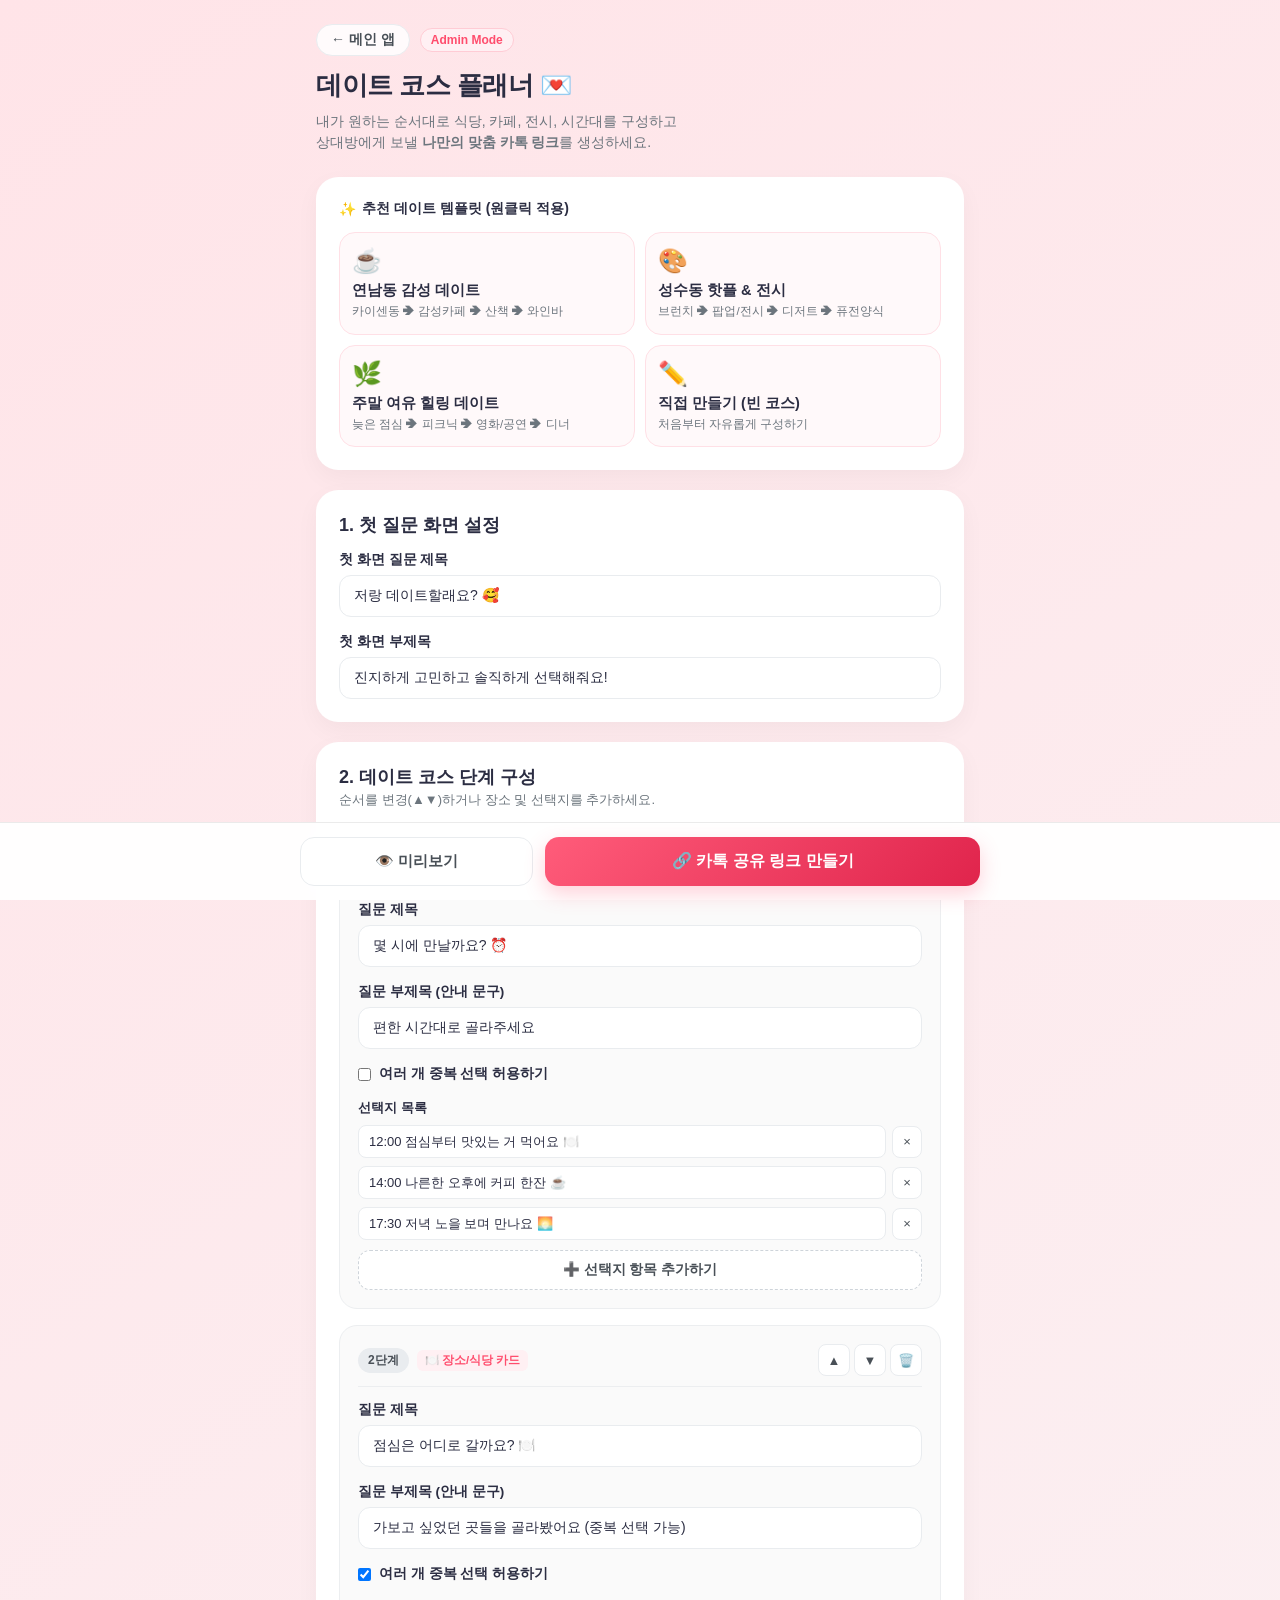
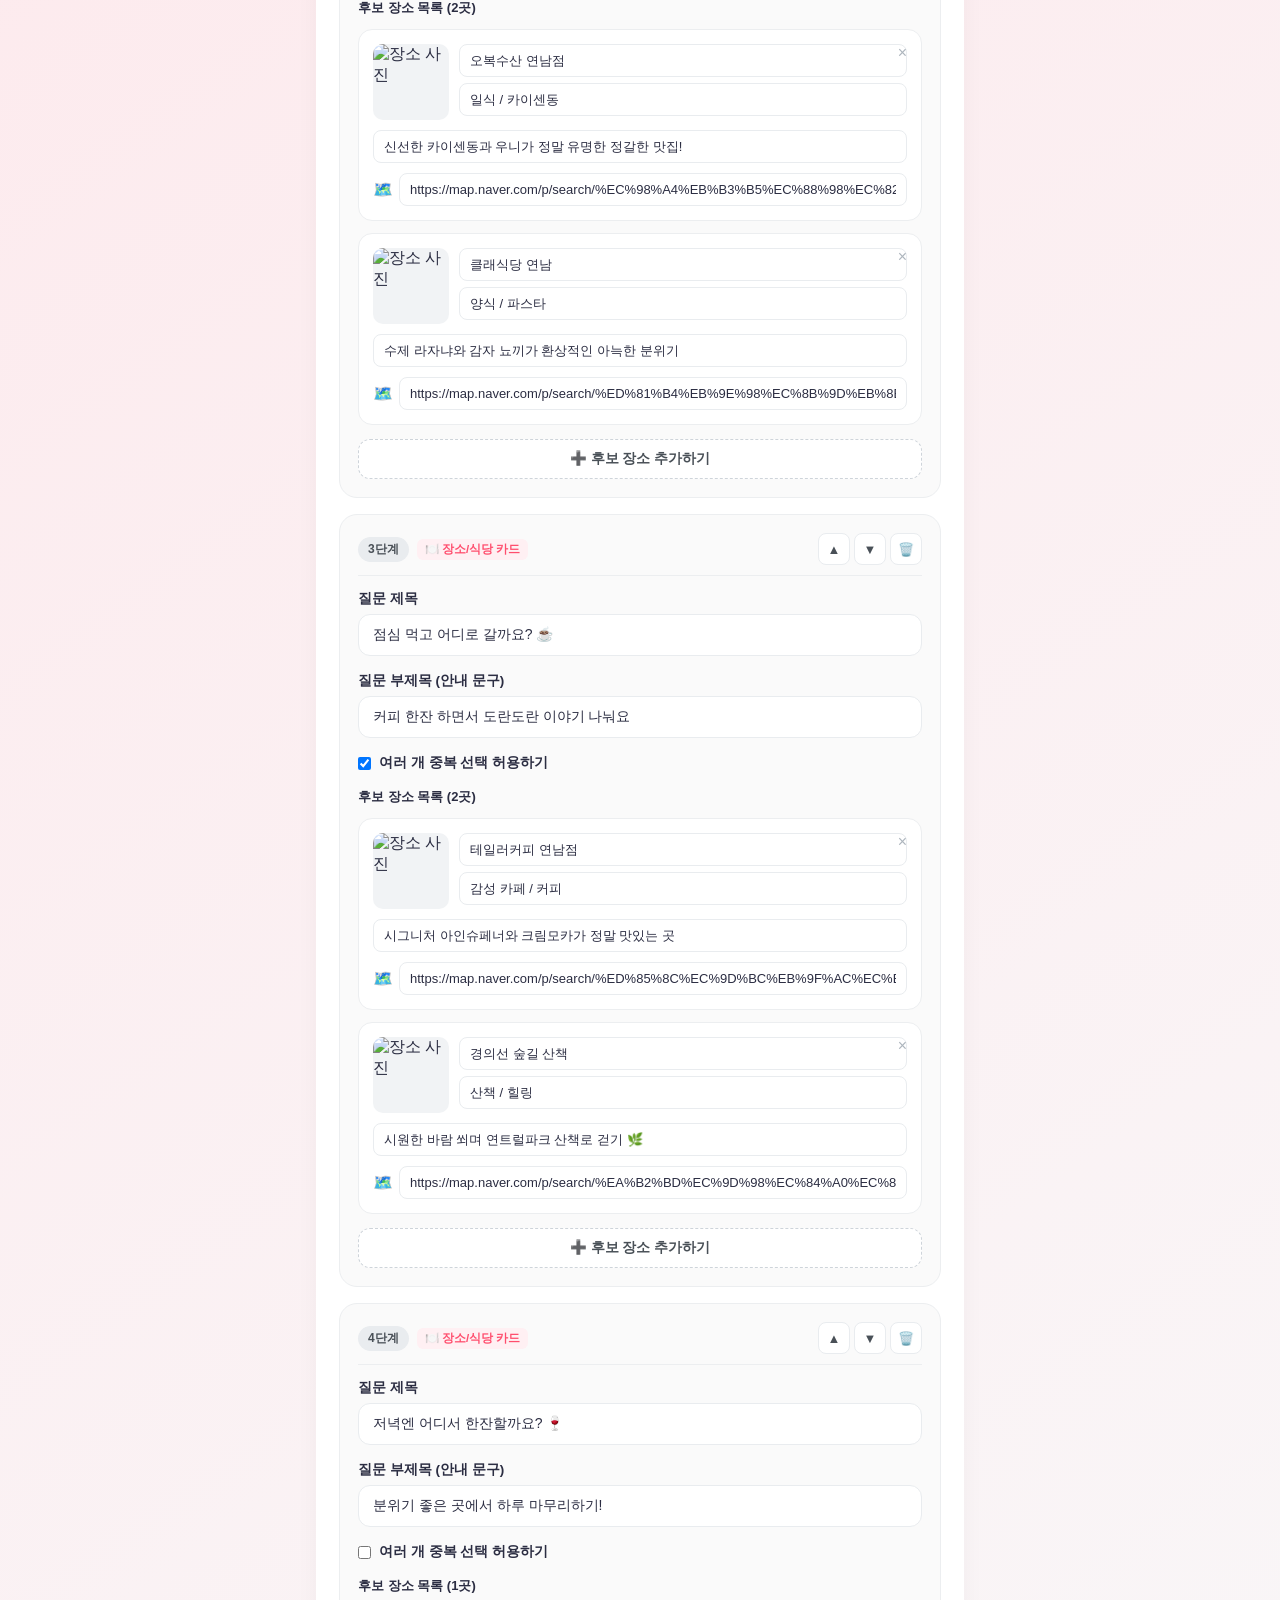
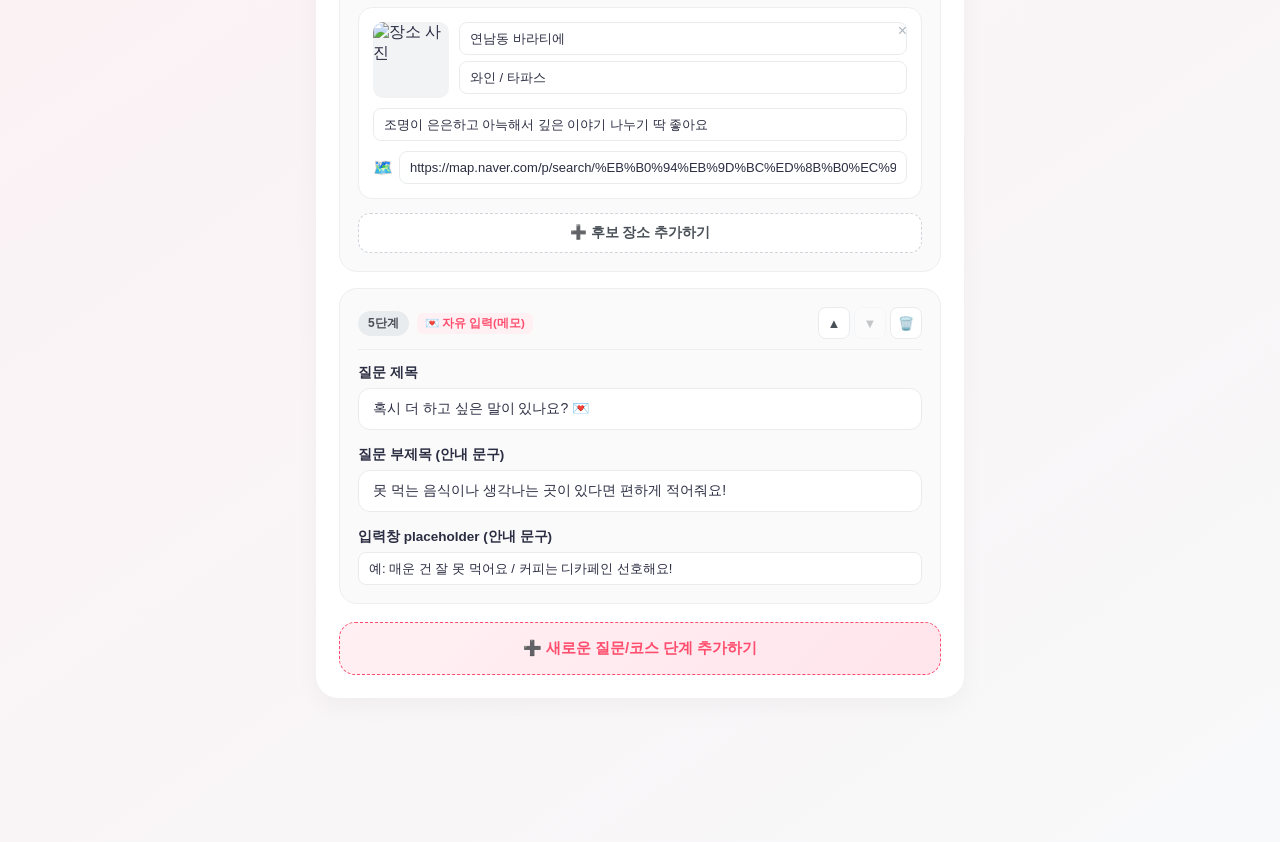
==== admin.html @ db816498 "feat: add operator admin page and dynamic custom date course planner" ====
<!DOCTYPE html>
<html lang="ko">
<head>
  <meta charset="UTF-8">
  <meta name="viewport" content="width=device-width, initial-scale=1.0, maximum-scale=1.0, user-scalable=no, viewport-fit=cover">
  <title>데이트 코스 플래너 관리자 💌</title>
  
  <meta name="theme-color" content="#FFE4E8">
  <link rel="stylesheet" href="admin.css">
</head>
<body>
  <div class="admin-wrapper">
    <!-- 상단 헤더 -->
    <header class="admin-header">
      <div class="header-left">
        <a href="index.html" class="btn-back">← 메인 앱</a>
        <span class="admin-badge">Admin Mode</span>
      </div>
      <h1 class="admin-title">데이트 코스 플래너 💌</h1>
      <p class="admin-sub">
        내가 원하는 순서대로 식당, 카페, 전시, 시간대를 구성하고<br>
        상대방에게 보낼 <strong>나만의 맞춤 카톡 링크</strong>를 생성하세요.
      </p>
    </header>

    <!-- 프리셋 빠른 템플릿 선택기 -->
    <section class="card preset-card">
      <div class="card-header-sm">
        <span class="icon">✨</span>
        <span class="label">추천 데이트 템플릿 (원클릭 적용)</span>
      </div>
      <div class="preset-buttons">
        <button type="button" class="btn-preset" data-preset="yeonnam">
          <span class="preset-icon">☕</span>
          <span class="preset-title">연남동 감성 데이트</span>
          <span class="preset-desc">카이센동 ➔ 감성카페 ➔ 산책 ➔ 와인바</span>
        </button>
        <button type="button" class="btn-preset" data-preset="seongsu">
          <span class="preset-icon">🎨</span>
          <span class="preset-title">성수동 핫플 & 전시</span>
          <span class="preset-desc">브런치 ➔ 팝업/전시 ➔ 디저트 ➔ 퓨전양식</span>
        </button>
        <button type="button" class="btn-preset" data-preset="weekend">
          <span class="preset-icon">🌿</span>
          <span class="preset-title">주말 여유 힐링 데이트</span>
          <span class="preset-desc">늦은 점심 ➔ 피크닉 ➔ 영화/공연 ➔ 디너</span>
        </button>
        <button type="button" class="btn-preset btn-preset-blank" data-preset="blank">
          <span class="preset-icon">✏️</span>
          <span class="preset-title">직접 만들기 (빈 코스)</span>
          <span class="preset-desc">처음부터 자유롭게 구성하기</span>
        </button>
      </div>
    </section>

    <!-- 기본 설정 (타이틀 & 인트로) -->
    <section class="card config-card">
      <h2 class="section-title">1. 첫 질문 화면 설정</h2>
      <div class="form-group">
        <label for="courseTitle">첫 화면 질문 제목</label>
        <input type="text" id="courseTitle" class="form-control" placeholder="저랑 데이트할래요? 🥰" value="저랑 데이트할래요? 🥰">
      </div>
      <div class="form-group">
        <label for="courseSubTitle">첫 화면 부제목</label>
        <input type="text" id="courseSubTitle" class="form-control" placeholder="진지하게 고민하고 솔직하게 선택해줘요!" value="진지하게 고민하고 솔직하게 선택해줘요! 🥰">
      </div>
    </section>

    <!-- 데이트 코스 단계 빌더 -->
    <section class="card builder-card">
      <div class="builder-header">
        <div>
          <h2 class="section-title" style="margin-bottom: 2px;">2. 데이트 코스 단계 구성</h2>
          <p class="section-desc">순서를 변경(▲▼)하거나 장소 및 선택지를 추가하세요.</p>
        </div>
      </div>

      <!-- 동적 단계 컨테이너 -->
      <div id="stepsContainer" class="steps-container">
        <!-- JS로 동적 생성 -->
      </div>

      <!-- 새 단계 추가 버튼 -->
      <div class="add-step-dropdown">
        <button type="button" class="btn-add-step" id="btnAddStepMenuToggle">
          <span>➕ 새로운 질문/코스 단계 추가하기</span>
        </button>
        <div class="add-step-menu hidden" id="addStepMenu">
          <button type="button" class="menu-item" data-add-type="time">
            <span class="item-icon">⏰</span>
            <div class="item-text">
              <strong>만나는 시간대 선택</strong>
              <small>점심부터 / 나른한 오후 / 퇴근 후 등</small>
            </div>
          </button>
          <button type="button" class="menu-item" data-add-type="places_lunch">
            <span class="item-icon">🍽️</span>
            <div class="item-text">
              <strong>점심 식당 후보 추천</strong>
              <small>식당명, 대표 메뉴, 네이버 지도 링크, 사진</small>
            </div>
          </button>
          <button type="button" class="menu-item" data-add-type="places_activity">
            <span class="item-icon">🎨</span>
            <div class="item-text">
              <strong>오후 데이트 / 놀거리 후보</strong>
              <small>전시, 팝업스토어, 영화, 산책 등</small>
            </div>
          </button>
          <button type="button" class="menu-item" data-add-type="places_dinner">
            <span class="item-icon">🍷</span>
            <div class="item-text">
              <strong>저녁 식당 / 와인바 후보</strong>
              <small>분위기 좋은 저녁 후보 추천</small>
            </div>
          </button>
          <button type="button" class="menu-item" data-add-type="text_note">
            <span class="item-icon">💌</span>
            <div class="item-text">
              <strong>자유 메모 / 못 먹는 음식 질문</strong>
              <small>상대방이 직접 텍스트로 적는 항목</small>
            </div>
          </button>
        </div>
      </div>
    </section>

    <!-- 하단 고정 액션 바 -->
    <div class="admin-sticky-bar">
      <div class="sticky-inner">
        <button type="button" id="btnPreview" class="btn-action-outline">
          <span>👁️ 미리보기</span>
        </button>
        <button type="button" id="btnGenerateLink" class="btn-action-primary">
          <span>🔗 카톡 공유 링크 만들기</span>
        </button>
      </div>
    </div>

  </div>

  <!-- 링크 생성 완료 모달 -->
  <div id="shareModal" class="modal-overlay hidden">
    <div class="modal-content">
      <button type="button" class="modal-close" id="btnCloseModal">×</button>
      <div class="modal-badge">링크 생성 완료! 🎉</div>
      <h3 class="modal-title">상대방에게 보낼 카톡 링크</h3>
      <p class="modal-desc">아래 링크를 복사하여 카카오톡 대화방에 붙여넣기하세요!</p>
      
      <div class="link-box">
        <input type="text" id="generatedUrl" class="link-input" readonly>
        <button type="button" id="btnCopyUrl" class="btn-copy">복사하기 📋</button>
      </div>

      <div class="modal-actions">
        <a id="btnTestInNewTab" href="#" target="_blank" class="btn-test">
          <span>🚀 생성된 링크로 직접 테스트해보기</span>
        </a>
      </div>
      <p class="modal-tip">💡 카톡 대화방에 붙여넣으면 예쁜 썸네일 카드로 전송됩니다.</p>
    </div>
  </div>

  <!-- 이미지 프리셋 선택 모달 -->
  <div id="imagePresetModal" class="modal-overlay hidden">
    <div class="modal-content image-modal">
      <button type="button" class="modal-close" id="btnCloseImageModal">×</button>
      <h3 class="modal-title">감성 사진 프리셋 선택 📸</h3>
      <p class="modal-desc">음식 또는 데이트 장소에 어울리는 고화질 사진을 골라보세요.</p>
      <div class="image-grid" id="imagePresetGrid">
        <!-- JS로 채워짐 -->
      </div>
    </div>
  </div>

  <!-- 토스트 알림 -->
  <div id="adminToast" class="toast hidden"></div>

  <!-- LZString 라이브러리 (URL 압축용) -->
  <script src="https://cdn.jsdelivr.net/npm/lz-string@1.5.0/libs/lz-string.min.js"></script>
  <script src="admin.js"></script>
</body>
</html>
---- admin.css ----
/* ==========================================================================
   Asking Date - Admin / Operator Dashboard Stylesheet
   ========================================================================== */

:root {
  --primary: #FF4D6D;
  --primary-hover: #E03355;
  --primary-light: #FFF0F3;
  --primary-glow: rgba(255, 77, 109, 0.25);
  --bg-gradient-start: #FFE4E8;
  --bg-gradient-end: #F8F9FA;
  --card-bg: #FFFFFF;
  --text-main: #2B2D42;
  --text-muted: #6C757D;
  --border-color: #E9ECEF;
  --radius-card: 22px;
  --radius-btn: 14px;
}

* {
  box-sizing: border-box;
  margin: 0;
  padding: 0;
  -webkit-tap-highlight-color: transparent;
}

body {
  font-family: -apple-system, BlinkMacSystemFont, "Pretendard", "Apple SD Gothic Neo", "Segoe UI", Roboto, sans-serif;
  background: linear-gradient(145deg, var(--bg-gradient-start) 0%, var(--bg-gradient-end) 100%);
  color: var(--text-main);
  min-height: 100vh;
  padding-bottom: 100px;
}

.admin-wrapper {
  max-width: 680px;
  margin: 0 auto;
  padding: 24px 16px;
}

/* --------------------------------------------------------------------------
   Header
   -------------------------------------------------------------------------- */
.admin-header {
  margin-bottom: 24px;
}

.header-left {
  display: flex;
  align-items: center;
  gap: 10px;
  margin-bottom: 12px;
}

.btn-back {
  display: inline-flex;
  align-items: center;
  font-size: 14px;
  font-weight: 700;
  color: #495057;
  text-decoration: none;
  background: rgba(255, 255, 255, 0.85);
  padding: 6px 14px;
  border-radius: 999px;
  border: 1px solid var(--border-color);
  transition: all 0.2s;
}

.btn-back:hover {
  background: #FFFFFF;
  color: var(--primary);
}

.admin-badge {
  font-size: 12px;
  font-weight: 700;
  background: var(--primary-light);
  color: var(--primary);
  padding: 4px 10px;
  border-radius: 999px;
  border: 1px solid #FFCCD5;
}

.admin-title {
  font-size: 26px;
  font-weight: 800;
  letter-spacing: -0.5px;
  margin-bottom: 8px;
  color: var(--text-main);
}

.admin-sub {
  font-size: 14px;
  color: var(--text-muted);
  line-height: 1.5;
  word-break: keep-all;
}

/* --------------------------------------------------------------------------
   Card Basics
   -------------------------------------------------------------------------- */
.card {
  background: var(--card-bg);
  border-radius: var(--radius-card);
  padding: 22px;
  margin-bottom: 20px;
  box-shadow: 0 8px 24px rgba(0, 0, 0, 0.04);
  border: 1px solid rgba(255, 255, 255, 0.8);
}

.card-header-sm {
  display: flex;
  align-items: center;
  gap: 6px;
  font-size: 14px;
  font-weight: 700;
  color: var(--text-main);
  margin-bottom: 14px;
}

.section-title {
  font-size: 18px;
  font-weight: 800;
  margin-bottom: 14px;
  color: var(--text-main);
}

.section-desc {
  font-size: 13px;
  color: var(--text-muted);
  margin-bottom: 16px;
}

/* --------------------------------------------------------------------------
   Presets
   -------------------------------------------------------------------------- */
.preset-buttons {
  display: grid;
  grid-template-columns: repeat(2, 1fr);
  gap: 10px;
}

@media (max-width: 480px) {
  .preset-buttons {
    grid-template-columns: 1fr;
  }
}

.btn-preset {
  background: #FFF9FA;
  border: 1.5px solid #FFE0E6;
  border-radius: 16px;
  padding: 14px 12px;
  text-align: left;
  cursor: pointer;
  transition: all 0.2s ease;
  display: flex;
  flex-direction: column;
}

.btn-preset:hover, .btn-preset.active {
  border-color: var(--primary);
  background: #FFF0F3;
  transform: translateY(-2px);
  box-shadow: 0 6px 16px rgba(255, 77, 109, 0.15);
}

.preset-icon {
  font-size: 24px;
  margin-bottom: 6px;
}

.preset-title {
  font-size: 14.5px;
  font-weight: 700;
  color: var(--text-main);
  margin-bottom: 4px;
}

.preset-desc {
  font-size: 11.5px;
  color: var(--text-muted);
  line-height: 1.35;
}

/* --------------------------------------------------------------------------
   Forms & Controls
   -------------------------------------------------------------------------- */
.form-group {
  margin-bottom: 16px;
}

.form-group:last-child {
  margin-bottom: 0;
}

.form-group label {
  display: block;
  font-size: 13.5px;
  font-weight: 700;
  margin-bottom: 6px;
  color: var(--text-main);
}

.form-control {
  width: 100%;
  padding: 12px 14px;
  font-family: inherit;
  font-size: 14px;
  border: 1.5px solid var(--border-color);
  border-radius: 12px;
  background: #FFFFFF;
  color: var(--text-main);
  outline: none;
  transition: all 0.2s;
}

.form-control:focus {
  border-color: var(--primary);
  box-shadow: 0 0 0 3px var(--primary-light);
}

/* --------------------------------------------------------------------------
   Steps Container & Step Card
   -------------------------------------------------------------------------- */
.steps-container {
  display: flex;
  flex-direction: column;
  gap: 16px;
  margin-bottom: 18px;
}

.step-box {
  background: #FAFAFA;
  border: 1.5px solid #ECEEF0;
  border-radius: 18px;
  padding: 18px;
  position: relative;
  transition: all 0.2s;
}

.step-box:hover {
  border-color: #DDE1E5;
  background: #FFFFFF;
  box-shadow: 0 6px 18px rgba(0, 0, 0, 0.03);
}

.step-box-header {
  display: flex;
  align-items: center;
  justify-content: space-between;
  margin-bottom: 14px;
  border-bottom: 1px solid #ECEEF0;
  padding-bottom: 10px;
}

.step-tag-wrap {
  display: flex;
  align-items: center;
  gap: 8px;
}

.step-badge {
  font-size: 12px;
  font-weight: 800;
  background: #E9ECEF;
  color: #495057;
  padding: 4px 10px;
  border-radius: 999px;
}

.step-type-pill {
  font-size: 11.5px;
  font-weight: 700;
  color: var(--primary);
  background: var(--primary-light);
  padding: 3px 8px;
  border-radius: 6px;
}

.step-controls {
  display: flex;
  align-items: center;
  gap: 4px;
}

.btn-icon-control {
  background: #FFFFFF;
  border: 1px solid var(--border-color);
  border-radius: 8px;
  width: 32px;
  height: 32px;
  display: flex;
  align-items: center;
  justify-content: center;
  cursor: pointer;
  font-size: 13px;
  color: #495057;
  transition: all 0.15s;
}

.btn-icon-control:hover {
  background: var(--primary-light);
  color: var(--primary);
  border-color: var(--primary);
}

.btn-icon-delete:hover {
  background: #FFE3E3;
  color: #E03131;
  border-color: #FFA8A8;
}

/* --------------------------------------------------------------------------
   Places List & Place Item Card
   -------------------------------------------------------------------------- */
.places-list {
  display: flex;
  flex-direction: column;
  gap: 12px;
  margin: 12px 0 14px;
}

.place-item {
  background: #FFFFFF;
  border: 1.5px solid #ECEEF0;
  border-radius: 14px;
  padding: 14px;
  display: flex;
  flex-direction: column;
  gap: 10px;
  position: relative;
}

.place-top-row {
  display: flex;
  gap: 10px;
}

.place-thumb-wrap {
  width: 76px;
  height: 76px;
  border-radius: 10px;
  overflow: hidden;
  position: relative;
  background: #F1F3F5;
  flex-shrink: 0;
  cursor: pointer;
}

.place-thumb-wrap img {
  width: 100%;
  height: 100%;
  object-fit: cover;
}

.place-thumb-overlay {
  position: absolute;
  inset: 0;
  background: rgba(0, 0, 0, 0.45);
  color: #FFF;
  font-size: 11px;
  font-weight: 700;
  display: flex;
  align-items: center;
  justify-content: center;
  opacity: 0;
  transition: opacity 0.2s;
}

.place-thumb-wrap:hover .place-thumb-overlay {
  opacity: 1;
}

.place-fields-grid {
  flex: 1;
  display: flex;
  flex-direction: column;
  gap: 6px;
}

.input-sm {
  padding: 8px 10px;
  font-size: 13px;
  border: 1.2px solid var(--border-color);
  border-radius: 8px;
}

.btn-delete-place {
  position: absolute;
  top: 10px;
  right: 10px;
  background: none;
  border: none;
  font-size: 16px;
  color: #ADB5BD;
  cursor: pointer;
  padding: 4px;
}

.btn-delete-place:hover {
  color: #E03131;
}

.btn-add-place {
  width: 100%;
  padding: 10px;
  background: #FFFFFF;
  border: 1.5px dashed #CED4DA;
  border-radius: 12px;
  color: #495057;
  font-size: 13.5px;
  font-weight: 700;
  cursor: pointer;
  transition: all 0.2s;
}

.btn-add-place:hover {
  border-color: var(--primary);
  color: var(--primary);
  background: var(--primary-light);
}

/* --------------------------------------------------------------------------
   Add Step Dropdown Menu
   -------------------------------------------------------------------------- */
.add-step-dropdown {
  position: relative;
}

.btn-add-step {
  width: 100%;
  padding: 16px;
  background: linear-gradient(135deg, #FFF0F3 0%, #FFE5EC 100%);
  border: 1.8px dashed var(--primary);
  border-radius: 16px;
  color: var(--primary);
  font-size: 15px;
  font-weight: 800;
  cursor: pointer;
  transition: all 0.2s;
}

.btn-add-step:hover {
  background: var(--primary);
  color: #FFFFFF;
  border-style: solid;
  transform: translateY(-2px);
  box-shadow: 0 8px 20px var(--primary-glow);
}

.add-step-menu {
  position: absolute;
  bottom: calc(100% + 8px);
  left: 0;
  right: 0;
  background: #FFFFFF;
  border-radius: 18px;
  box-shadow: 0 16px 36px rgba(0, 0, 0, 0.15);
  border: 1px solid var(--border-color);
  overflow: hidden;
  z-index: 100;
  display: flex;
  flex-direction: column;
}

.add-step-menu.hidden {
  display: none;
}

.menu-item {
  padding: 14px 16px;
  display: flex;
  align-items: center;
  gap: 12px;
  background: none;
  border: none;
  text-align: left;
  cursor: pointer;
  border-bottom: 1px solid #F1F3F5;
  transition: background-color 0.15s;
}

.menu-item:last-child {
  border-bottom: none;
}

.menu-item:hover {
  background: var(--primary-light);
}

.item-icon {
  font-size: 26px;
}

.item-text strong {
  display: block;
  font-size: 14px;
  color: var(--text-main);
  margin-bottom: 2px;
}

.item-text small {
  font-size: 12px;
  color: var(--text-muted);
}

/* --------------------------------------------------------------------------
   Sticky Action Bar
   -------------------------------------------------------------------------- */
.admin-sticky-bar {
  position: fixed;
  bottom: 0;
  left: 0;
  right: 0;
  background: rgba(255, 255, 255, 0.94);
  backdrop-filter: blur(12px);
  -webkit-backdrop-filter: blur(12px);
  border-top: 1px solid rgba(0, 0, 0, 0.08);
  padding: 14px 16px calc(14px + env(safe-area-inset-bottom, 0px));
  z-index: 500;
}

.sticky-inner {
  max-width: 680px;
  margin: 0 auto;
  display: flex;
  gap: 12px;
}

.btn-action-outline {
  flex: 1;
  padding: 14px;
  background: #FFFFFF;
  border: 1.5px solid var(--border-color);
  border-radius: var(--radius-btn);
  font-size: 15px;
  font-weight: 700;
  color: #495057;
  cursor: pointer;
  transition: all 0.2s;
}

.btn-action-outline:hover {
  background: #F8F9FA;
  border-color: #CED4DA;
}

.btn-action-primary {
  flex: 2;
  padding: 14px;
  background: linear-gradient(135deg, #FF5C7A 0%, #E0244C 100%);
  border: none;
  border-radius: var(--radius-btn);
  font-size: 16px;
  font-weight: 800;
  color: #FFFFFF;
  cursor: pointer;
  box-shadow: 0 8px 20px var(--primary-glow);
  transition: all 0.2s;
}

.btn-action-primary:active {
  transform: scale(0.98);
}

/* --------------------------------------------------------------------------
   Modals
   -------------------------------------------------------------------------- */
.modal-overlay {
  position: fixed;
  inset: 0;
  background: rgba(0, 0, 0, 0.55);
  backdrop-filter: blur(8px);
  -webkit-backdrop-filter: blur(8px);
  display: flex;
  align-items: center;
  justify-content: center;
  padding: 20px;
  z-index: 1000;
  animation: fadeIn 0.2s ease-out;
}

.modal-overlay.hidden {
  display: none;
}

.modal-content {
  background: #FFFFFF;
  border-radius: 24px;
  padding: 28px 22px;
  max-width: 500px;
  width: 100%;
  position: relative;
  box-shadow: 0 20px 48px rgba(0, 0, 0, 0.2);
  text-align: center;
}

.modal-close {
  position: absolute;
  top: 14px;
  right: 18px;
  font-size: 24px;
  background: none;
  border: none;
  color: #ADB5BD;
  cursor: pointer;
}

.modal-badge {
  display: inline-block;
  background: #EBFBEE;
  color: #2B8A3E;
  font-size: 13px;
  font-weight: 800;
  padding: 4px 12px;
  border-radius: 999px;
  margin-bottom: 12px;
}

.modal-title {
  font-size: 20px;
  font-weight: 800;
  margin-bottom: 6px;
}

.modal-desc {
  font-size: 13.5px;
  color: var(--text-muted);
  margin-bottom: 20px;
}

.link-box {
  display: flex;
  gap: 8px;
  margin-bottom: 16px;
}

.link-input {
  flex: 1;
  padding: 12px 14px;
  font-size: 13px;
  border: 1.5px solid var(--border-color);
  border-radius: 12px;
  background: #F8F9FA;
  color: #495057;
  outline: none;
}

.btn-copy {
  padding: 12px 18px;
  background: var(--primary);
  color: #FFF;
  border: none;
  border-radius: 12px;
  font-size: 14px;
  font-weight: 700;
  cursor: pointer;
  white-space: nowrap;
}

.modal-actions {
  margin-bottom: 14px;
}

.btn-test {
  display: block;
  width: 100%;
  padding: 14px;
  background: #FEE500;
  color: #191919;
  text-decoration: none;
  border-radius: 14px;
  font-size: 15px;
  font-weight: 800;
  transition: transform 0.15s;
}

.btn-test:active {
  transform: scale(0.98);
}

.modal-tip {
  font-size: 12px;
  color: #868E96;
}

/* Image Preset Grid */
.image-modal {
  max-width: 580px;
}

.image-grid {
  display: grid;
  grid-template-columns: repeat(3, 1fr);
  gap: 10px;
  max-height: 380px;
  overflow-y: auto;
  padding: 4px;
}

.img-preset-item {
  border-radius: 12px;
  overflow: hidden;
  border: 2px solid transparent;
  cursor: pointer;
  position: relative;
  aspect-ratio: 1;
  transition: all 0.2s;
}

.img-preset-item:hover {
  border-color: var(--primary);
  transform: scale(1.03);
}

.img-preset-item img {
  width: 100%;
  height: 100%;
  object-fit: cover;
}

.img-preset-tag {
  position: absolute;
  bottom: 4px;
  left: 4px;
  right: 4px;
  background: rgba(0, 0, 0, 0.6);
  color: #FFF;
  font-size: 10.5px;
  font-weight: 700;
  padding: 2px 4px;
  border-radius: 4px;
  text-align: center;
}

/* --------------------------------------------------------------------------
   Toast
   -------------------------------------------------------------------------- */
.toast {
  position: fixed;
  bottom: 90px;
  left: 50%;
  transform: translateX(-50%) translateY(20px);
  background: rgba(43, 45, 66, 0.94);
  color: #FFFFFF;
  padding: 12px 22px;
  border-radius: 999px;
  font-size: 14px;
  font-weight: 600;
  z-index: 2000;
  opacity: 0;
  pointer-events: none;
  transition: all 0.25s ease-out;
  white-space: nowrap;
}

.toast.show {
  transform: translateX(-50%) translateY(0);
  opacity: 1;
}

@keyframes fadeIn {
  from { opacity: 0; transform: scale(0.96); }
  to { opacity: 1; transform: scale(1); }
}
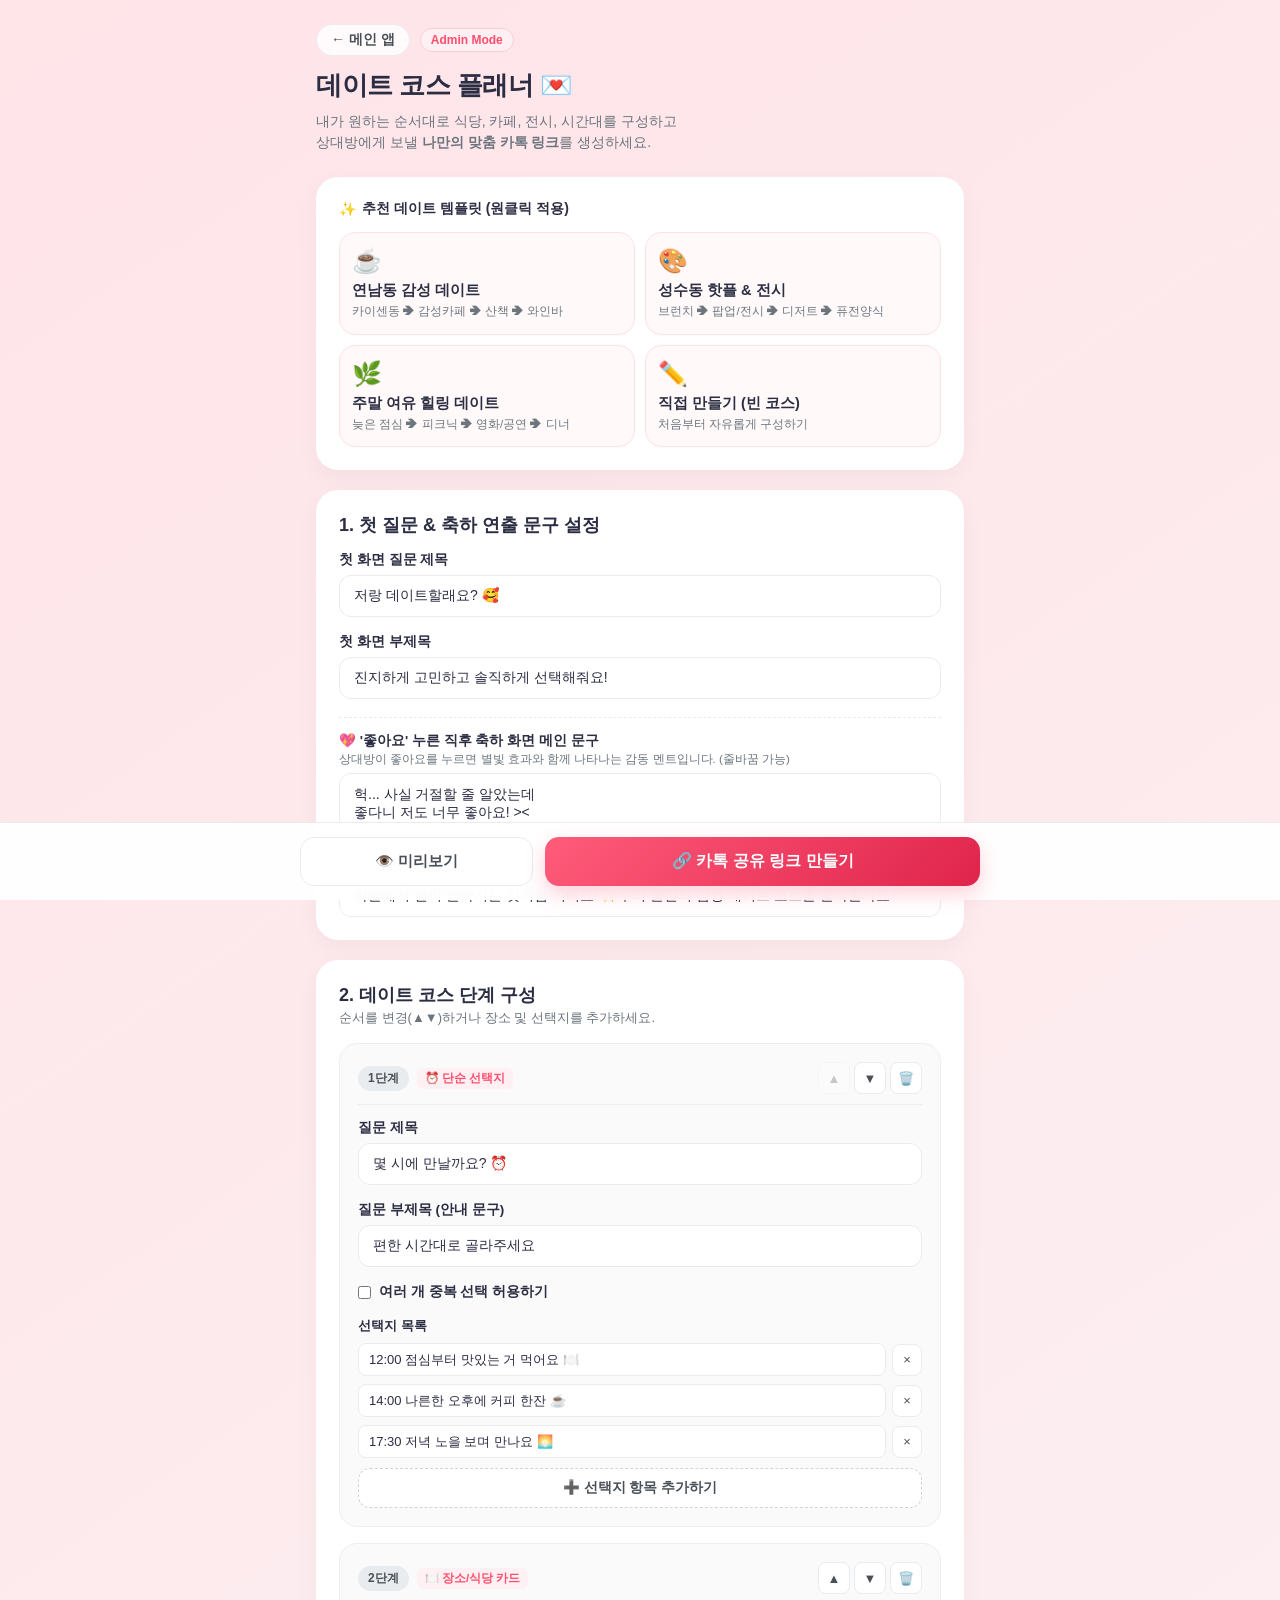
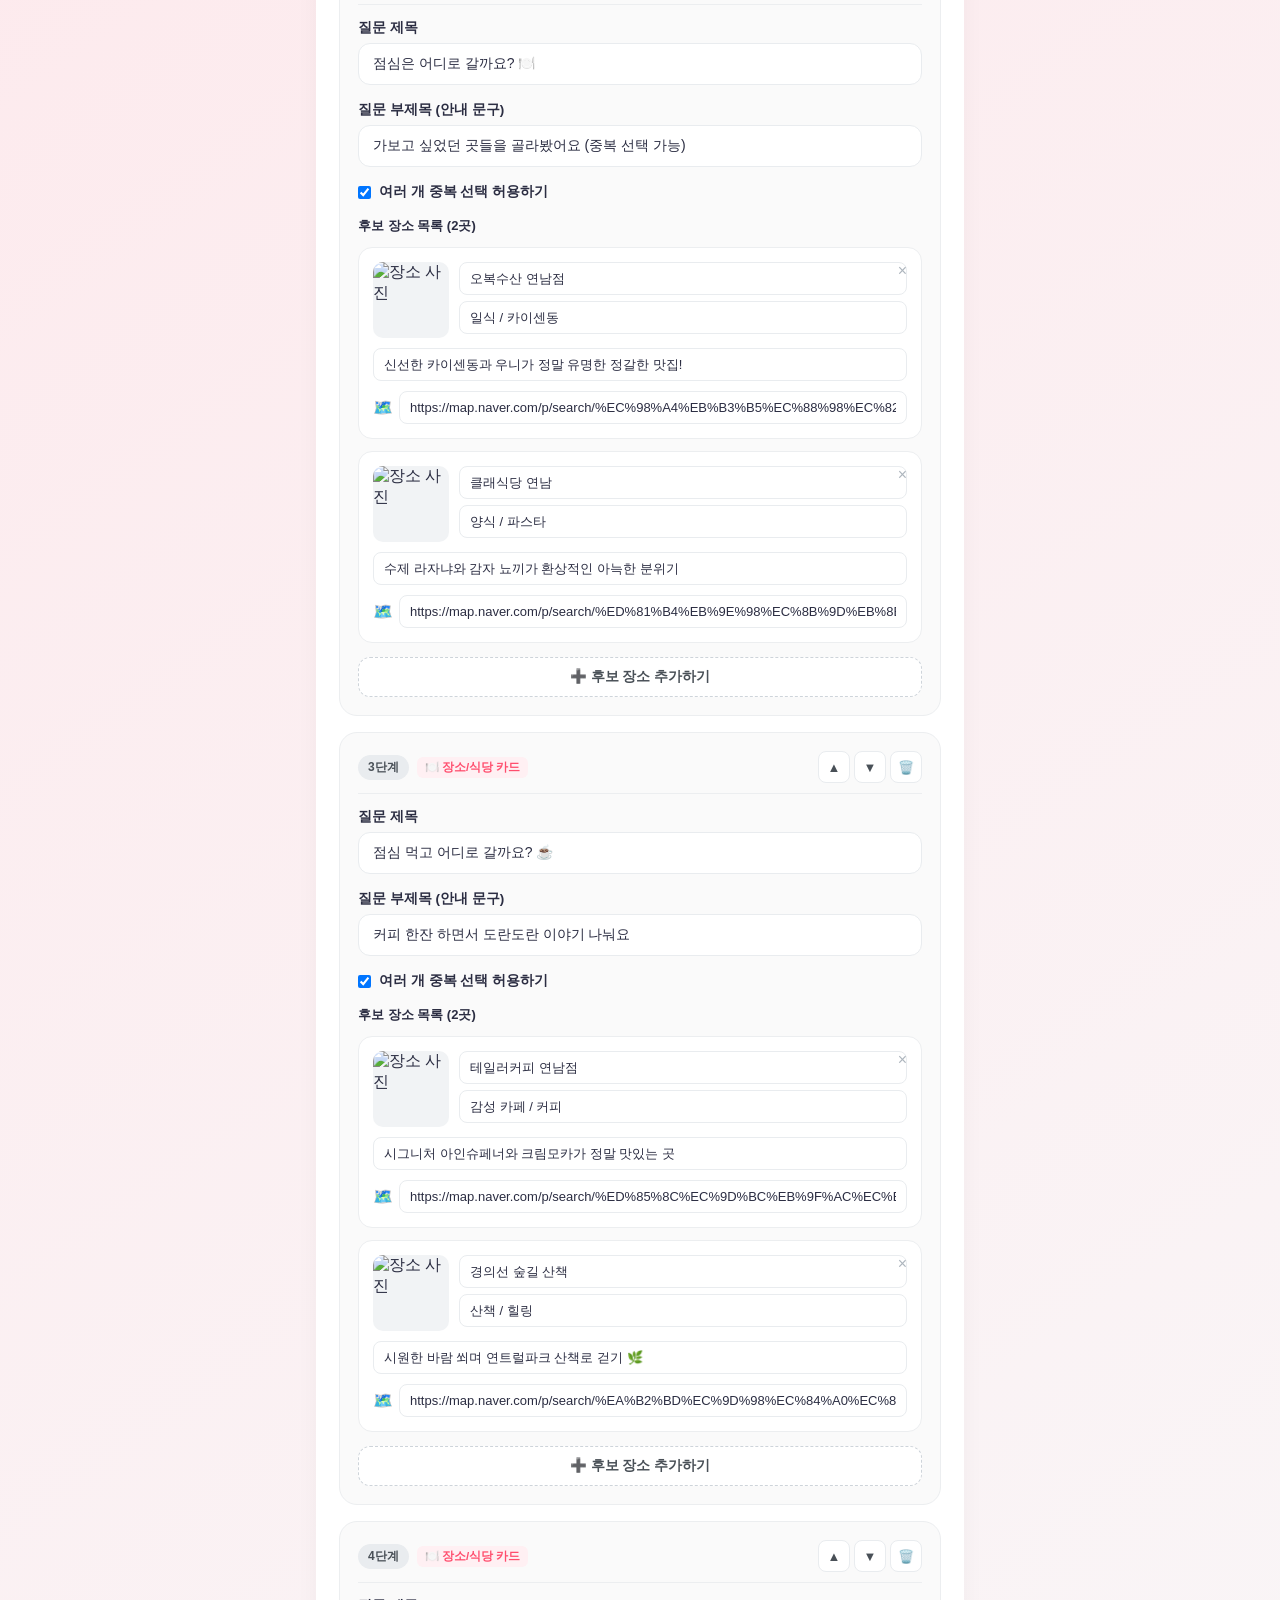
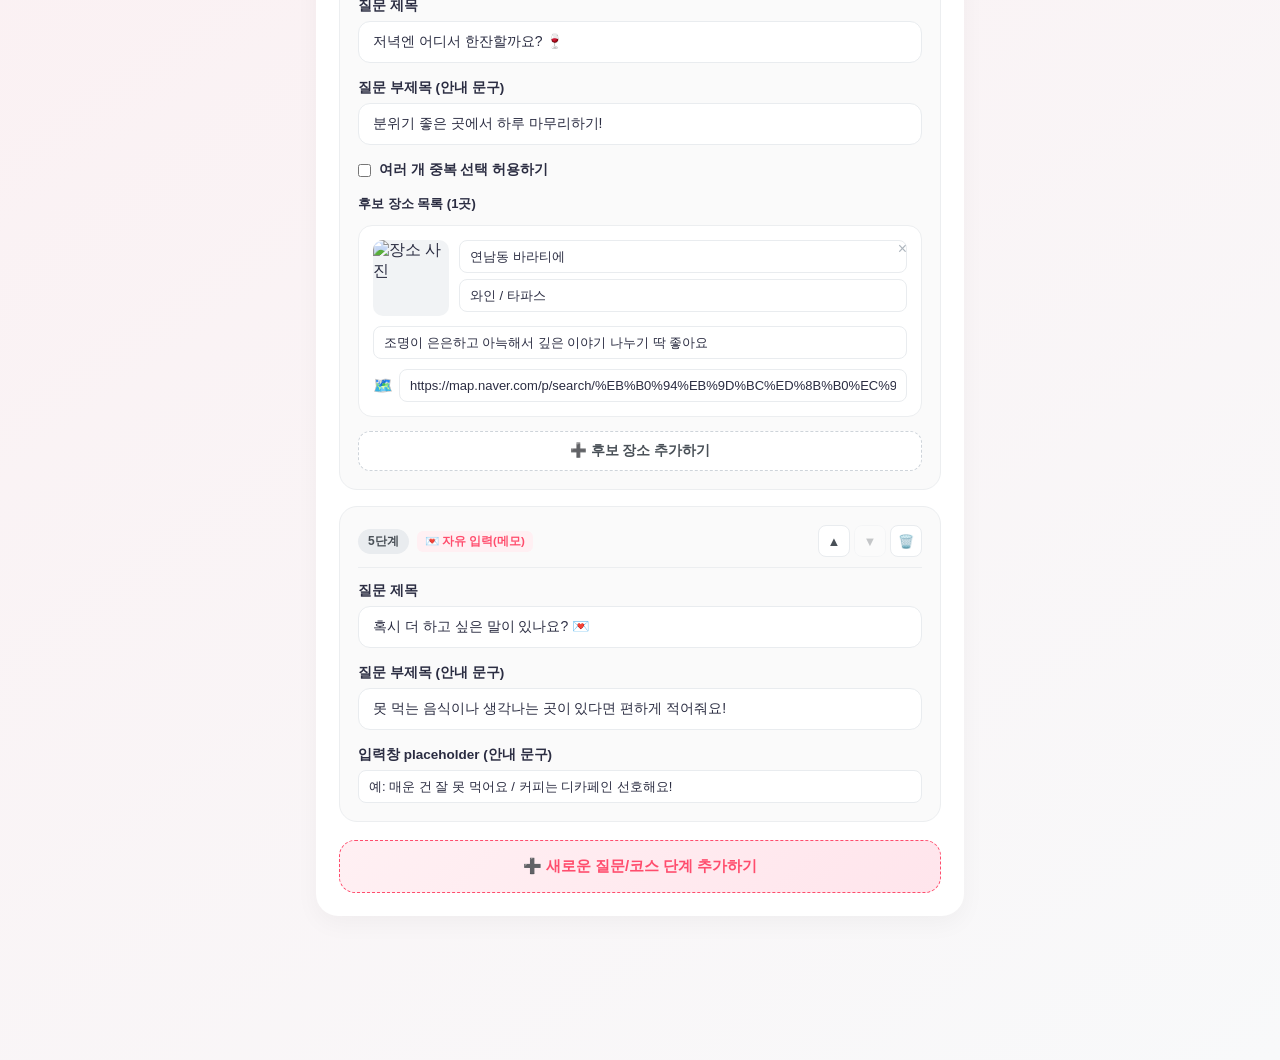
==== commit 3437fa48: "feat: allow customizing transition celebration message on 'Yes' click" ====
--- a/admin.html
+++ b/admin.html
@@ -55,7 +55,7 @@
 
     <!-- 기본 설정 (타이틀 & 인트로) -->
     <section class="card config-card">
-      <h2 class="section-title">1. 첫 질문 화면 설정</h2>
+      <h2 class="section-title">1. 첫 질문 & 축하 연출 문구 설정</h2>
       <div class="form-group">
         <label for="courseTitle">첫 화면 질문 제목</label>
         <input type="text" id="courseTitle" class="form-control" placeholder="저랑 데이트할래요? 🥰" value="저랑 데이트할래요? 🥰">
@@ -63,6 +63,24 @@
       <div class="form-group">
         <label for="courseSubTitle">첫 화면 부제목</label>
         <input type="text" id="courseSubTitle" class="form-control" placeholder="진지하게 고민하고 솔직하게 선택해줘요!" value="진지하게 고민하고 솔직하게 선택해줘요! 🥰">
+      </div>
+
+      <div class="form-group" style="margin-top: 18px; padding-top: 14px; border-top: 1px dashed var(--border-color);">
+        <label for="transitionMainMsg">
+          💖 '좋아요' 누른 직후 축하 화면 메인 문구
+          <small style="display:block; font-weight: normal; color: var(--text-muted); font-size: 11.5px; margin-top: 2px;">
+            상대방이 좋아요를 누르면 별빛 효과와 함께 나타나는 감동 멘트입니다. (줄바꿈 가능)
+          </small>
+        </label>
+        <textarea id="transitionMainMsg" class="form-control" rows="2" placeholder="헉... 사실 거절할 줄 알았는데&#10;좋다니 저도 좋아요 &gt;&lt;">헉... 사실 거절할 줄 알았는데
+좋다니 저도 좋아요 &gt;&lt;</textarea>
+      </div>
+
+      <div class="form-group">
+        <label for="transitionSubMsg">
+          ✨ '좋아요' 축하 화면 부제목 문구
+        </label>
+        <input type="text" id="transitionSubMsg" class="form-control" placeholder="하늘에서 별이 쏟아지는 것처럼 기뻐요! ✨ 우리 둘만의 데이트 코스를 골라볼까요?" value="하늘에서 별이 쏟아지는 것처럼 기뻐요! ✨ 우리 둘만의 데이트 코스를 골라볼까요?">
       </div>
     </section>
 
@@ -176,8 +194,8 @@
   <!-- 토스트 알림 -->
   <div id="adminToast" class="toast hidden"></div>
 
-  <!-- LZString 라이브러리 (URL 압축용) -->
-  <script src="https://cdn.jsdelivr.net/npm/lz-string@1.5.0/libs/lz-string.min.js"></script>
+  <!-- LZString 라이브러리 (URL 압축용 - 로컬 로드) -->
+  <script src="lz-string.min.js"></script>
   <script src="admin.js"></script>
 </body>
 </html>
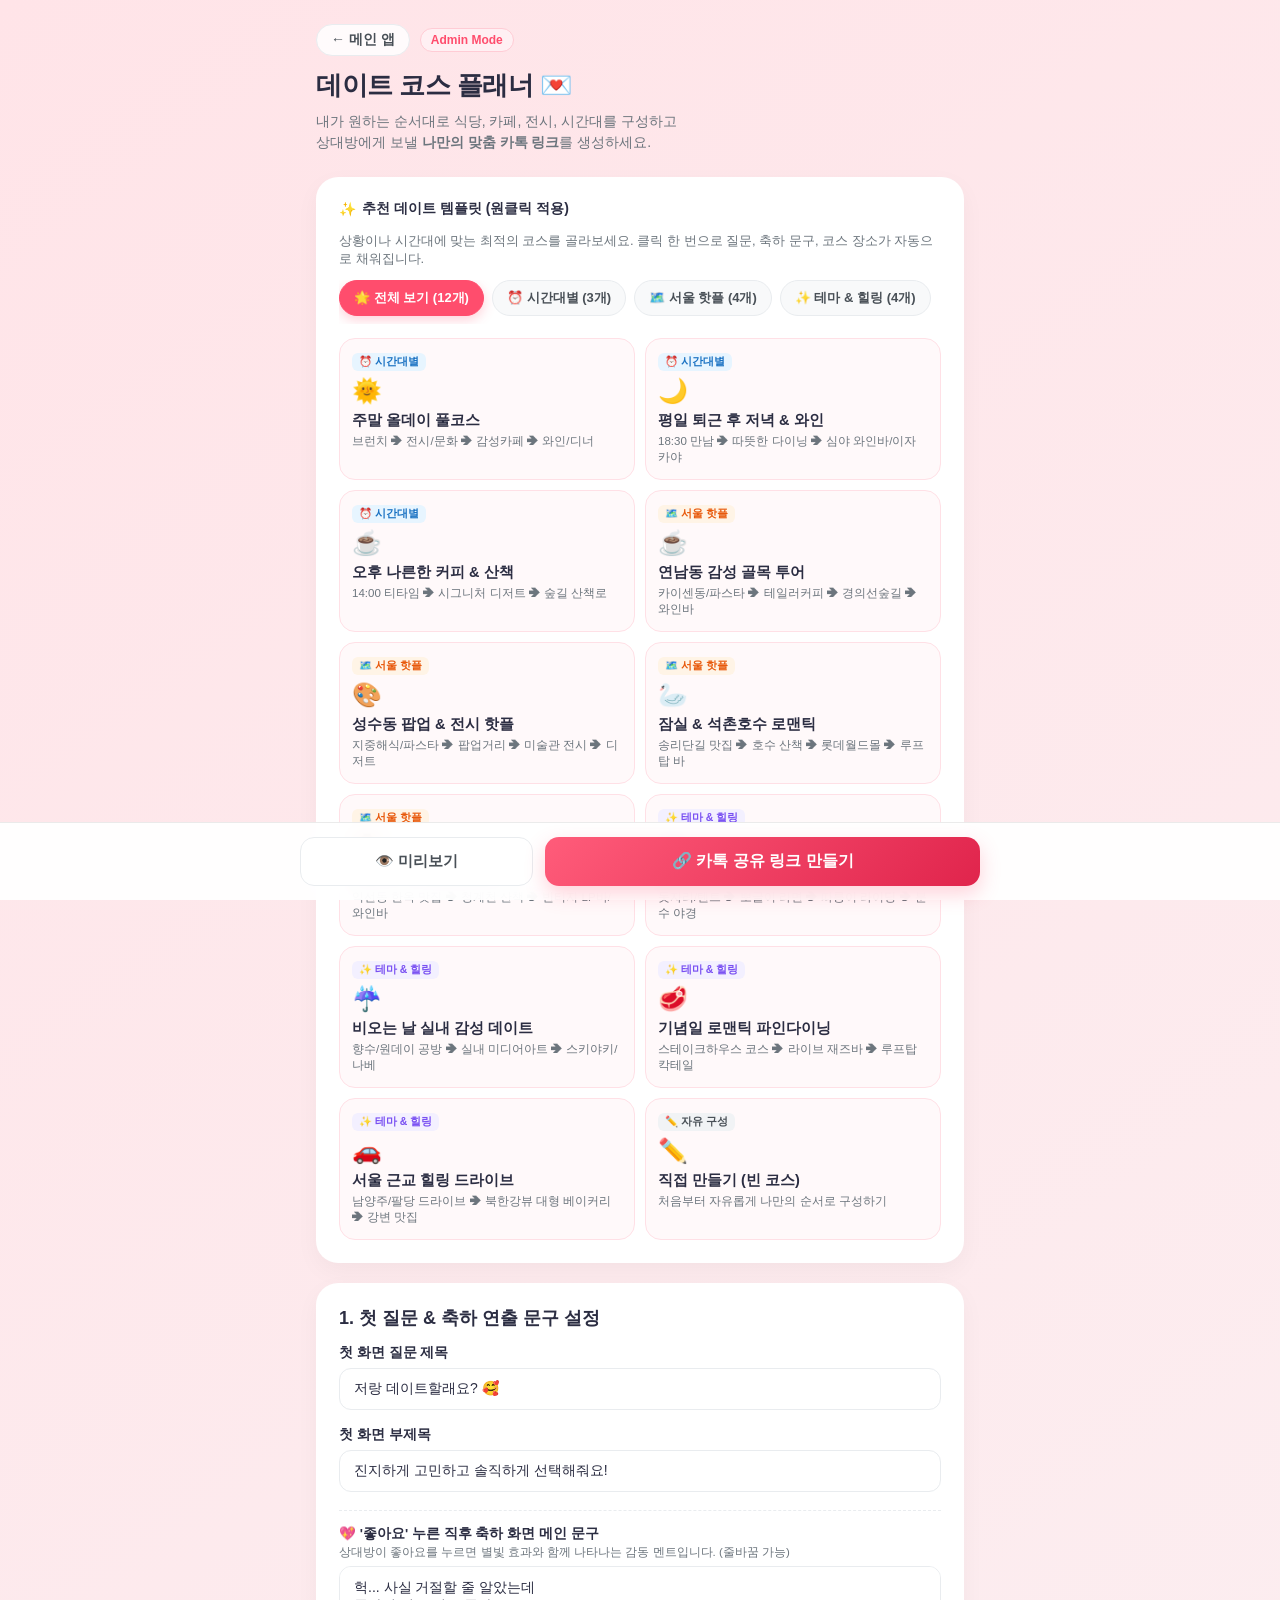
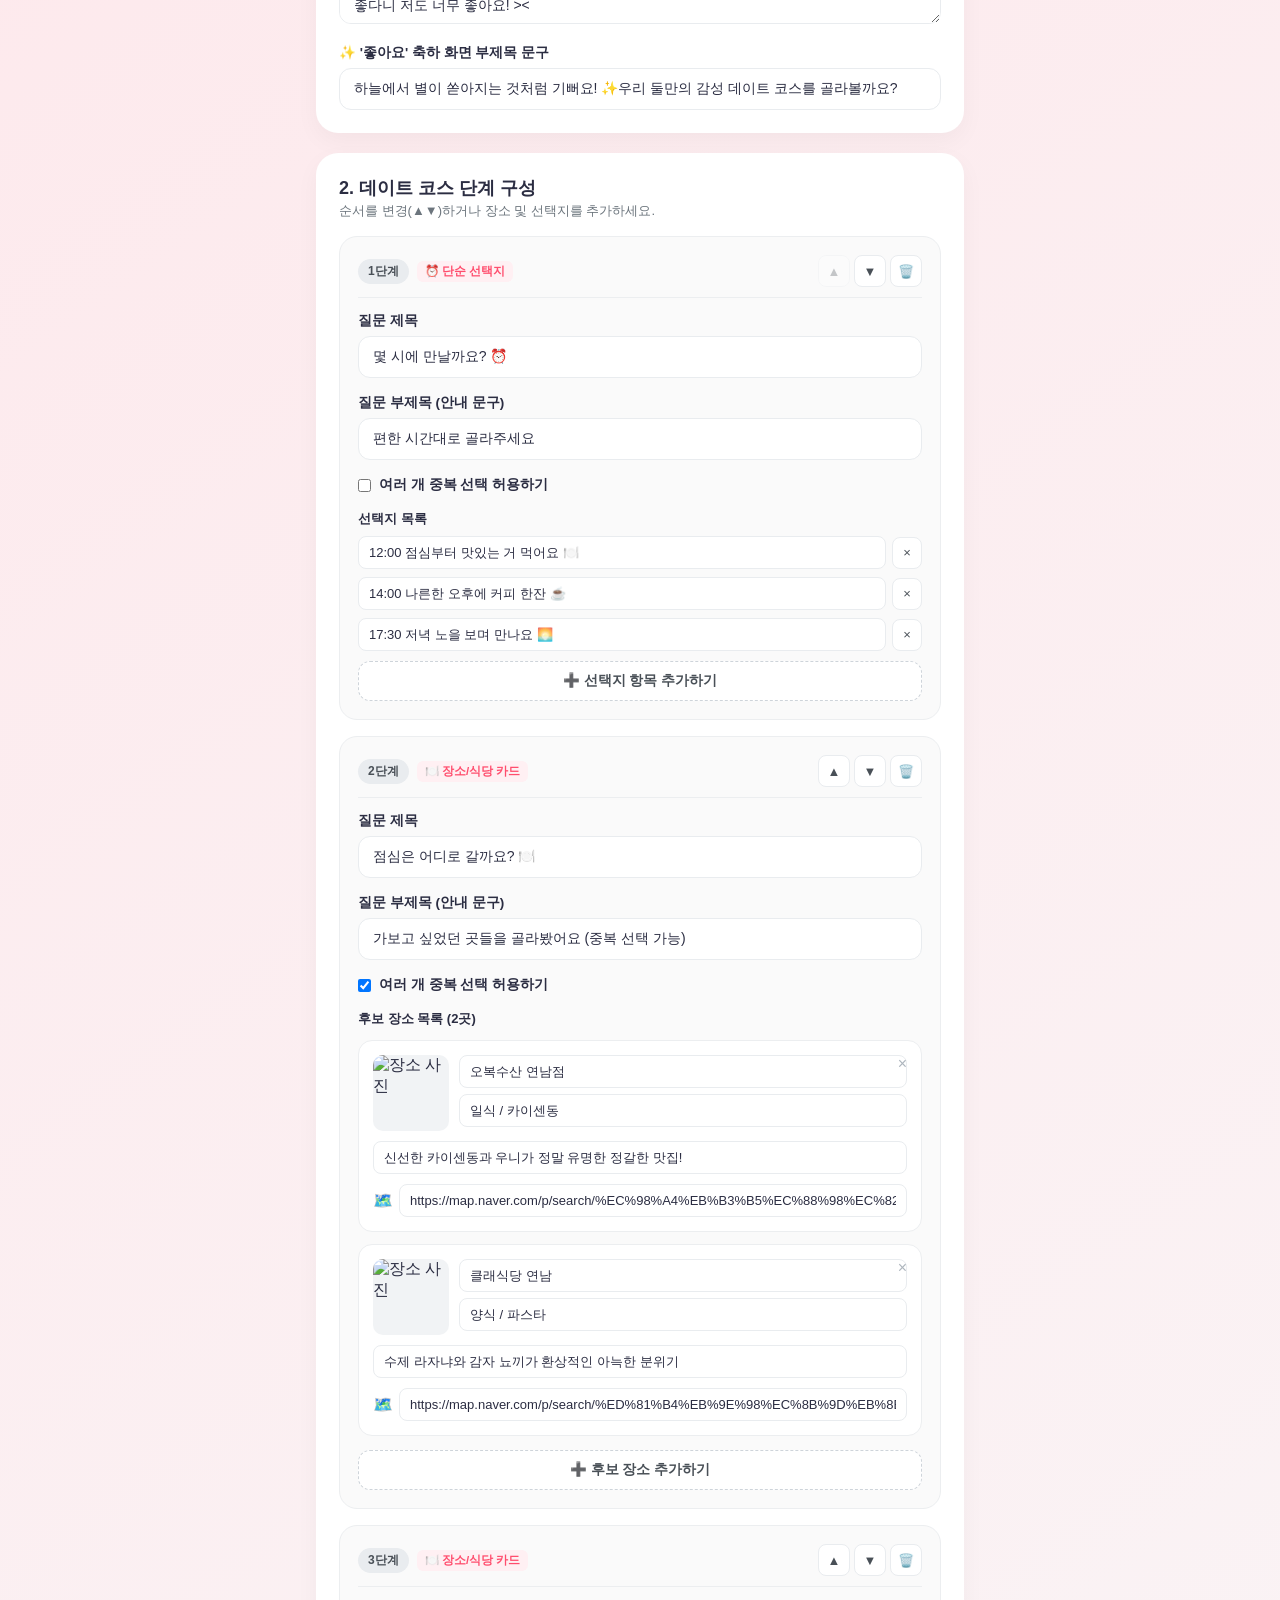
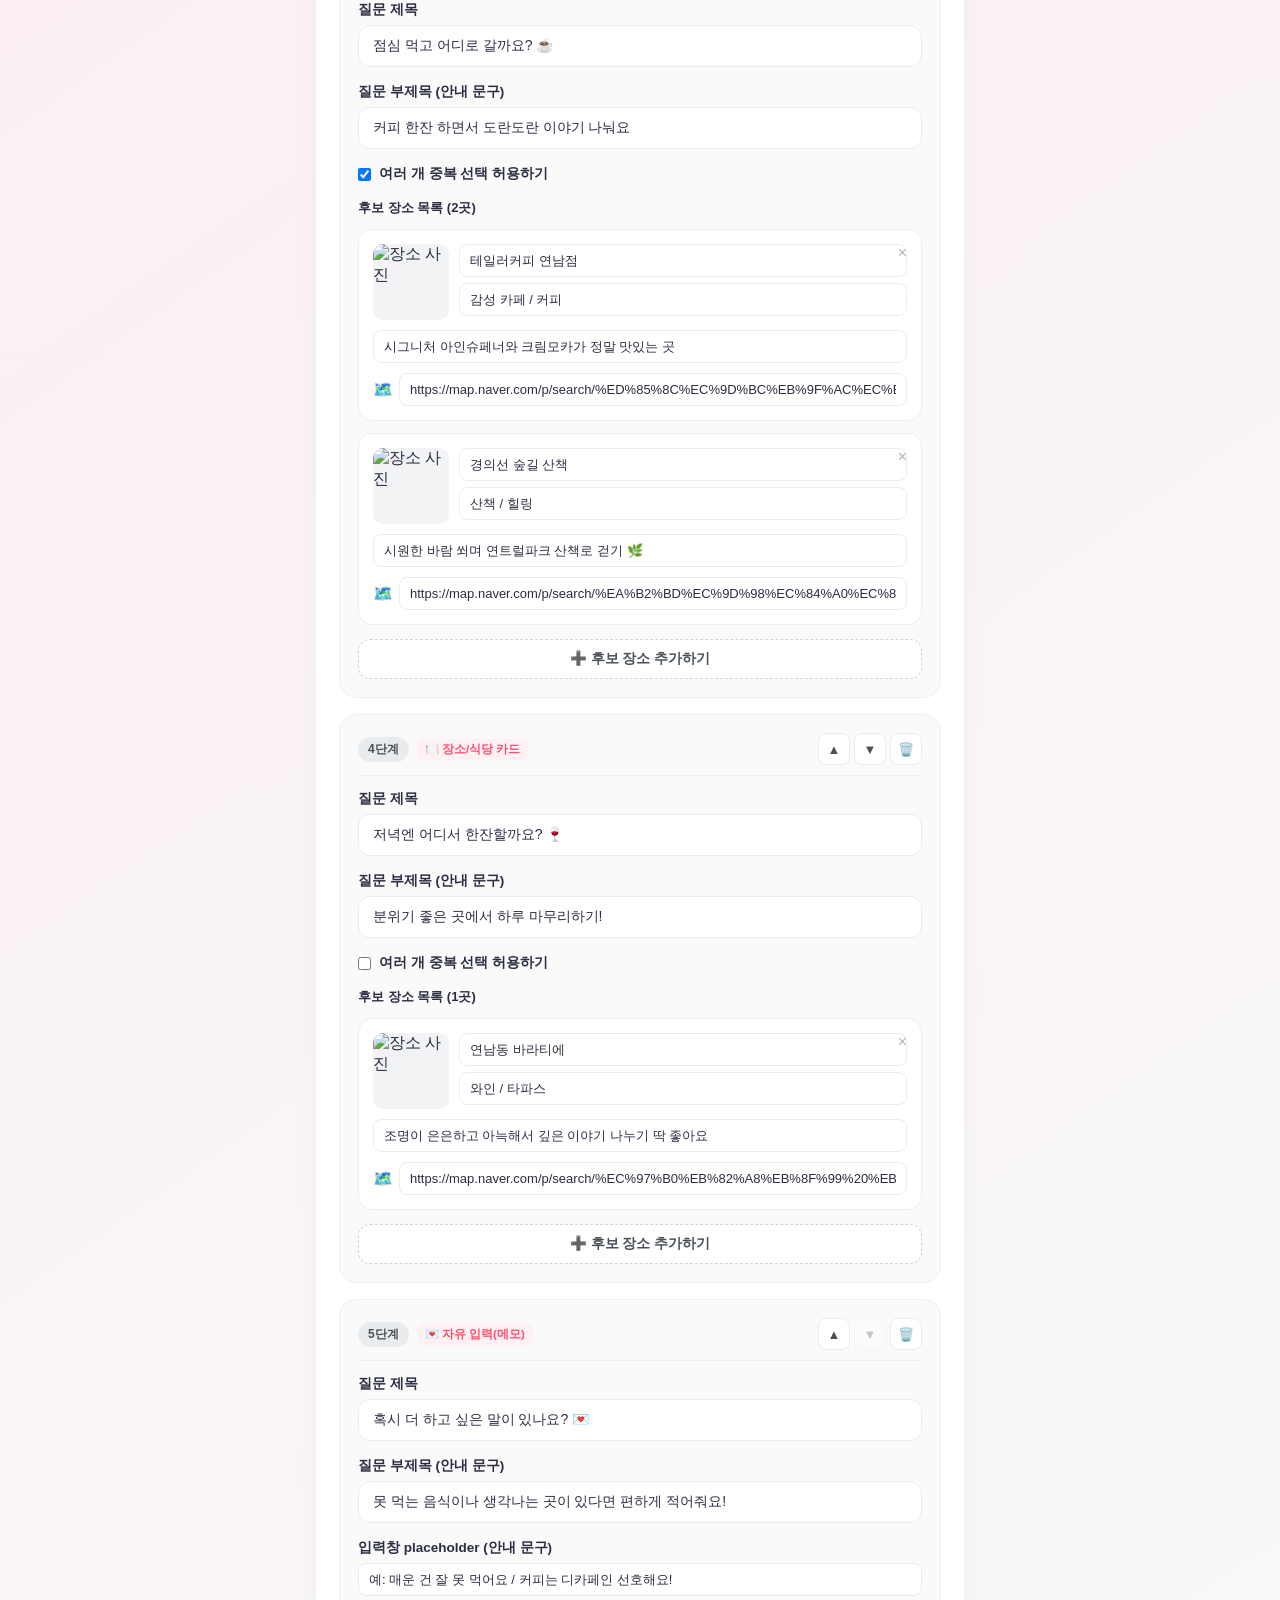
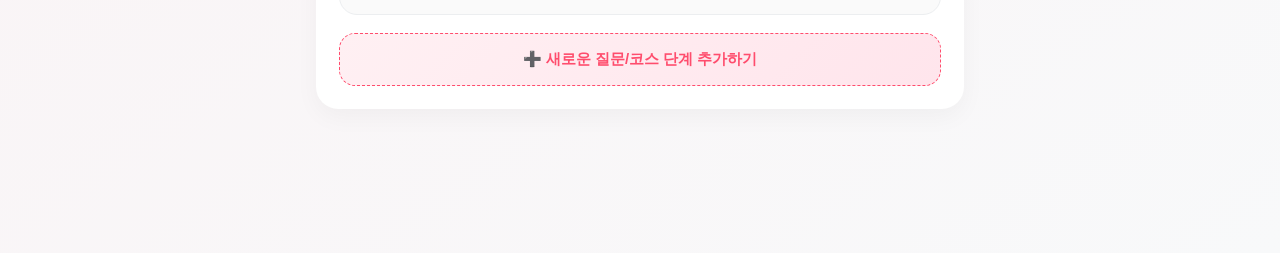
==== commit cbcc0dd4: "feat: add 12 rich date course presets categorized by time, seoul hotspots, and themes" ====
--- a/admin.html
+++ b/admin.html
@@ -23,32 +23,119 @@
       </p>
     </header>
 
-    <!-- 프리셋 빠른 템플릿 선택기 -->
+    <!-- 추천 데이트 템플릿 (원클릭 적용) -->
     <section class="card preset-card">
       <div class="card-header-sm">
         <span class="icon">✨</span>
         <span class="label">추천 데이트 템플릿 (원클릭 적용)</span>
       </div>
-      <div class="preset-buttons">
-        <button type="button" class="btn-preset" data-preset="yeonnam">
+      <p class="section-desc" style="margin-bottom: 12px;">
+        상황이나 시간대에 맞는 최적의 코스를 골라보세요. 클릭 한 번으로 질문, 축하 문구, 코스 장소가 자동으로 채워집니다.
+      </p>
+
+      <!-- 카테고리 필터 탭 -->
+      <div class="preset-filter-tabs" id="presetFilterTabs">
+        <button type="button" class="tab-btn active" data-filter="all">🌟 전체 보기 (12개)</button>
+        <button type="button" class="tab-btn" data-filter="time">⏰ 시간대별 (3개)</button>
+        <button type="button" class="tab-btn" data-filter="place">🗺️ 서울 핫플 (4개)</button>
+        <button type="button" class="tab-btn" data-filter="theme">✨ 테마 &amp; 힐링 (4개)</button>
+      </div>
+
+      <div class="preset-buttons" id="presetButtonsGrid">
+        <!-- 1. 시간대별: 주말 올데이 -->
+        <button type="button" class="btn-preset" data-preset="all_day_weekend" data-category="time">
+          <div class="preset-top-tag"><span class="preset-cat-badge badge-time">⏰ 시간대별</span></div>
+          <span class="preset-icon">🌞</span>
+          <span class="preset-title">주말 올데이 풀코스</span>
+          <span class="preset-desc">브런치 ➔ 전시/문화 ➔ 감성카페 ➔ 와인/디너</span>
+        </button>
+
+        <!-- 2. 시간대별: 평일 퇴근 후 -->
+        <button type="button" class="btn-preset" data-preset="after_work" data-category="time">
+          <div class="preset-top-tag"><span class="preset-cat-badge badge-time">⏰ 시간대별</span></div>
+          <span class="preset-icon">🌙</span>
+          <span class="preset-title">평일 퇴근 후 저녁 &amp; 와인</span>
+          <span class="preset-desc">18:30 만남 ➔ 따뜻한 다이닝 ➔ 심야 와인바/이자카야</span>
+        </button>
+
+        <!-- 3. 시간대별: 오후 힐링 & 티타임 -->
+        <button type="button" class="btn-preset" data-preset="afternoon_cafe" data-category="time">
+          <div class="preset-top-tag"><span class="preset-cat-badge badge-time">⏰ 시간대별</span></div>
           <span class="preset-icon">☕</span>
-          <span class="preset-title">연남동 감성 데이트</span>
-          <span class="preset-desc">카이센동 ➔ 감성카페 ➔ 산책 ➔ 와인바</span>
-        </button>
-        <button type="button" class="btn-preset" data-preset="seongsu">
+          <span class="preset-title">오후 나른한 커피 &amp; 산책</span>
+          <span class="preset-desc">14:00 티타임 ➔ 시그니처 디저트 ➔ 숲길 산책로</span>
+        </button>
+
+        <!-- 4. 서울 핫플: 연남동 -->
+        <button type="button" class="btn-preset" data-preset="yeonnam" data-category="place">
+          <div class="preset-top-tag"><span class="preset-cat-badge badge-place">🗺️ 서울 핫플</span></div>
+          <span class="preset-icon">☕</span>
+          <span class="preset-title">연남동 감성 골목 투어</span>
+          <span class="preset-desc">카이센동/파스타 ➔ 테일러커피 ➔ 경의선숲길 ➔ 와인바</span>
+        </button>
+
+        <!-- 5. 서울 핫플: 성수동 -->
+        <button type="button" class="btn-preset" data-preset="seongsu" data-category="place">
+          <div class="preset-top-tag"><span class="preset-cat-badge badge-place">🗺️ 서울 핫플</span></div>
           <span class="preset-icon">🎨</span>
-          <span class="preset-title">성수동 핫플 & 전시</span>
-          <span class="preset-desc">브런치 ➔ 팝업/전시 ➔ 디저트 ➔ 퓨전양식</span>
-        </button>
-        <button type="button" class="btn-preset" data-preset="weekend">
-          <span class="preset-icon">🌿</span>
-          <span class="preset-title">주말 여유 힐링 데이트</span>
-          <span class="preset-desc">늦은 점심 ➔ 피크닉 ➔ 영화/공연 ➔ 디너</span>
-        </button>
-        <button type="button" class="btn-preset btn-preset-blank" data-preset="blank">
+          <span class="preset-title">성수동 팝업 &amp; 전시 핫플</span>
+          <span class="preset-desc">지중해식/파스타 ➔ 팝업거리 ➔ 미술관 전시 ➔ 디저트</span>
+        </button>
+
+        <!-- 6. 서울 핫플: 잠실/석촌호수 -->
+        <button type="button" class="btn-preset" data-preset="jamsil" data-category="place">
+          <div class="preset-top-tag"><span class="preset-cat-badge badge-place">🗺️ 서울 핫플</span></div>
+          <span class="preset-icon">🦢</span>
+          <span class="preset-title">잠실 &amp; 석촌호수 로맨틱</span>
+          <span class="preset-desc">송리단길 맛집 ➔ 호수 산책 ➔ 롯데월드몰 ➔ 루프탑 바</span>
+        </button>
+
+        <!-- 7. 서울 핫플: 을지로/익선동 -->
+        <button type="button" class="btn-preset" data-preset="euljiro" data-category="place">
+          <div class="preset-top-tag"><span class="preset-cat-badge badge-place">🗺️ 서울 핫플</span></div>
+          <span class="preset-icon">🏮</span>
+          <span class="preset-title">을지로 &amp; 힙지로 레트로</span>
+          <span class="preset-desc">익선동 한옥 맛집 ➔ 청계천 산책 ➔ 빈티지 LP바/와인바</span>
+        </button>
+
+        <!-- 8. 테마: 한강 피크닉 -->
+        <button type="button" class="btn-preset" data-preset="hangang" data-category="theme">
+          <div class="preset-top-tag"><span class="preset-cat-badge badge-theme">✨ 테마 &amp; 힐링</span></div>
+          <span class="preset-icon">🌊</span>
+          <span class="preset-title">한강 피크닉 &amp; 노을 라면</span>
+          <span class="preset-desc">돗자리/텐트 ➔ 뽀글이 라면 ➔ 따릉이 라이딩 ➔ 분수 야경</span>
+        </button>
+
+        <!-- 9. 테마: 비오는 날 실내 데이트 -->
+        <button type="button" class="btn-preset" data-preset="rainy_indoor" data-category="theme">
+          <div class="preset-top-tag"><span class="preset-cat-badge badge-theme">✨ 테마 &amp; 힐링</span></div>
+          <span class="preset-icon">☔</span>
+          <span class="preset-title">비오는 날 실내 감성 데이트</span>
+          <span class="preset-desc">향수/원데이 공방 ➔ 실내 미디어아트 ➔ 스키야키/나베</span>
+        </button>
+
+        <!-- 10. 테마: 기념일 파인다이닝 -->
+        <button type="button" class="btn-preset" data-preset="anniversary" data-category="theme">
+          <div class="preset-top-tag"><span class="preset-cat-badge badge-theme">✨ 테마 &amp; 힐링</span></div>
+          <span class="preset-icon">🥩</span>
+          <span class="preset-title">기념일 로맨틱 파인다이닝</span>
+          <span class="preset-desc">스테이크하우스 코스 ➔ 라이브 재즈바 ➔ 루프탑 칵테일</span>
+        </button>
+
+        <!-- 11. 테마: 근교 드라이브 -->
+        <button type="button" class="btn-preset" data-preset="drive_healing" data-category="theme">
+          <div class="preset-top-tag"><span class="preset-cat-badge badge-theme">✨ 테마 &amp; 힐링</span></div>
+          <span class="preset-icon">🚗</span>
+          <span class="preset-title">서울 근교 힐링 드라이브</span>
+          <span class="preset-desc">남양주/팔당 드라이브 ➔ 북한강뷰 대형 베이커리 ➔ 강변 맛집</span>
+        </button>
+
+        <!-- 12. 직접 만들기 -->
+        <button type="button" class="btn-preset btn-preset-blank" data-preset="blank" data-category="all">
+          <div class="preset-top-tag"><span class="preset-cat-badge" style="background:#F1F3F5;color:#495057;">✏️ 자유 구성</span></div>
           <span class="preset-icon">✏️</span>
           <span class="preset-title">직접 만들기 (빈 코스)</span>
-          <span class="preset-desc">처음부터 자유롭게 구성하기</span>
+          <span class="preset-desc">처음부터 자유롭게 나만의 순서로 구성하기</span>
         </button>
       </div>
     </section>
--- a/admin.css
+++ b/admin.css
@@ -146,6 +146,47 @@
   }
 }
 
+/* Preset Category Filter Tabs */
+.preset-filter-tabs {
+  display: flex;
+  gap: 8px;
+  overflow-x: auto;
+  padding-bottom: 8px;
+  margin-bottom: 14px;
+  -webkit-overflow-scrolling: touch;
+}
+
+.preset-filter-tabs::-webkit-scrollbar {
+  display: none;
+}
+
+.tab-btn {
+  padding: 8px 14px;
+  background: #F8F9FA;
+  border: 1.2px solid var(--border-color);
+  border-radius: 999px;
+  font-size: 13px;
+  font-weight: 700;
+  color: #495057;
+  white-space: nowrap;
+  cursor: pointer;
+  transition: all 0.2s;
+  user-select: none;
+}
+
+.tab-btn:hover {
+  background: #FFF0F3;
+  color: var(--primary);
+  border-color: #FFCCD5;
+}
+
+.tab-btn.active {
+  background: var(--primary);
+  color: #FFFFFF;
+  border-color: var(--primary);
+  box-shadow: 0 4px 12px var(--primary-glow);
+}
+
 .btn-preset {
   background: #FFF9FA;
   border: 1.5px solid #FFE0E6;
@@ -163,6 +204,37 @@
   background: #FFF0F3;
   transform: translateY(-2px);
   box-shadow: 0 6px 16px rgba(255, 77, 109, 0.15);
+}
+
+.btn-preset.hidden {
+  display: none !important;
+}
+
+.preset-top-tag {
+  margin-bottom: 6px;
+}
+
+.preset-cat-badge {
+  display: inline-block;
+  font-size: 10.5px;
+  font-weight: 800;
+  padding: 2px 7px;
+  border-radius: 6px;
+}
+
+.badge-time {
+  background: #E7F5FF;
+  color: #1971C2;
+}
+
+.badge-place {
+  background: #FFF4E6;
+  color: #E8590C;
+}
+
+.badge-theme {
+  background: #F3F0FF;
+  color: #7950F2;
 }
 
 .preset-icon {
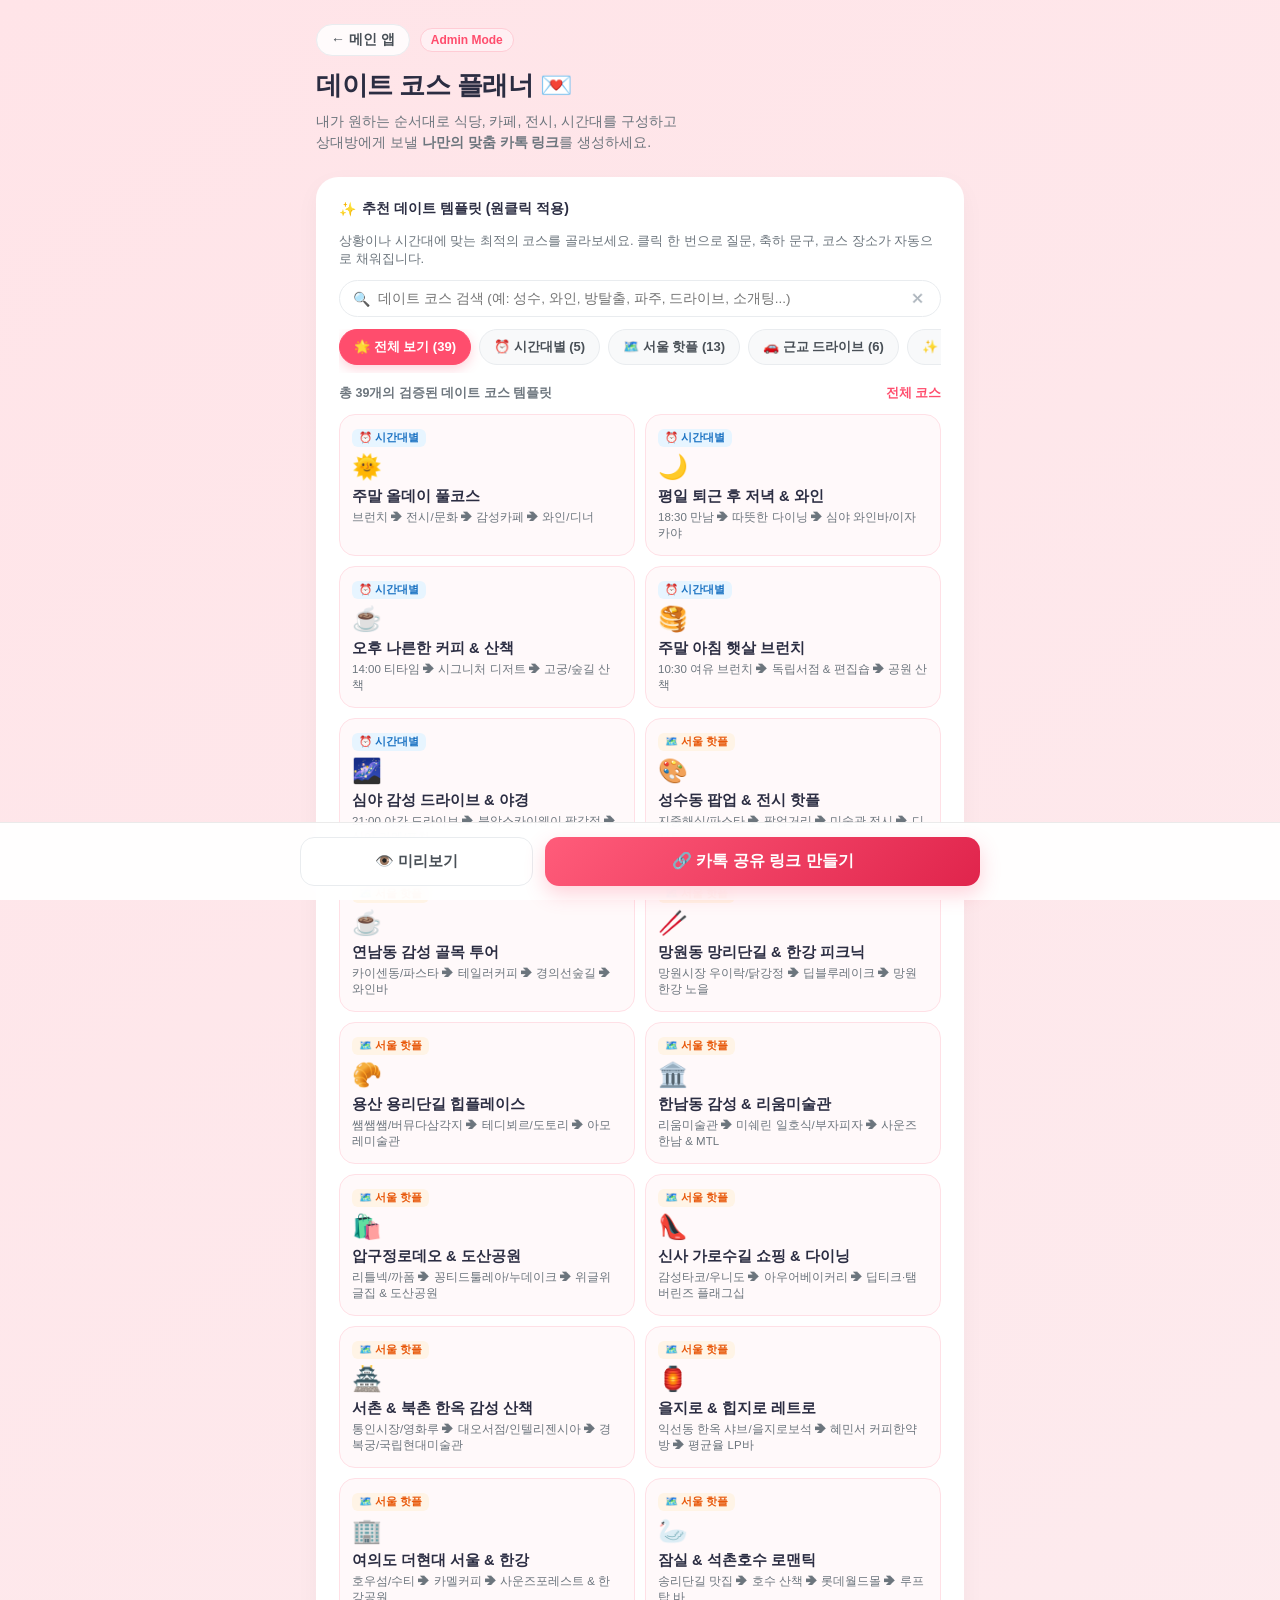
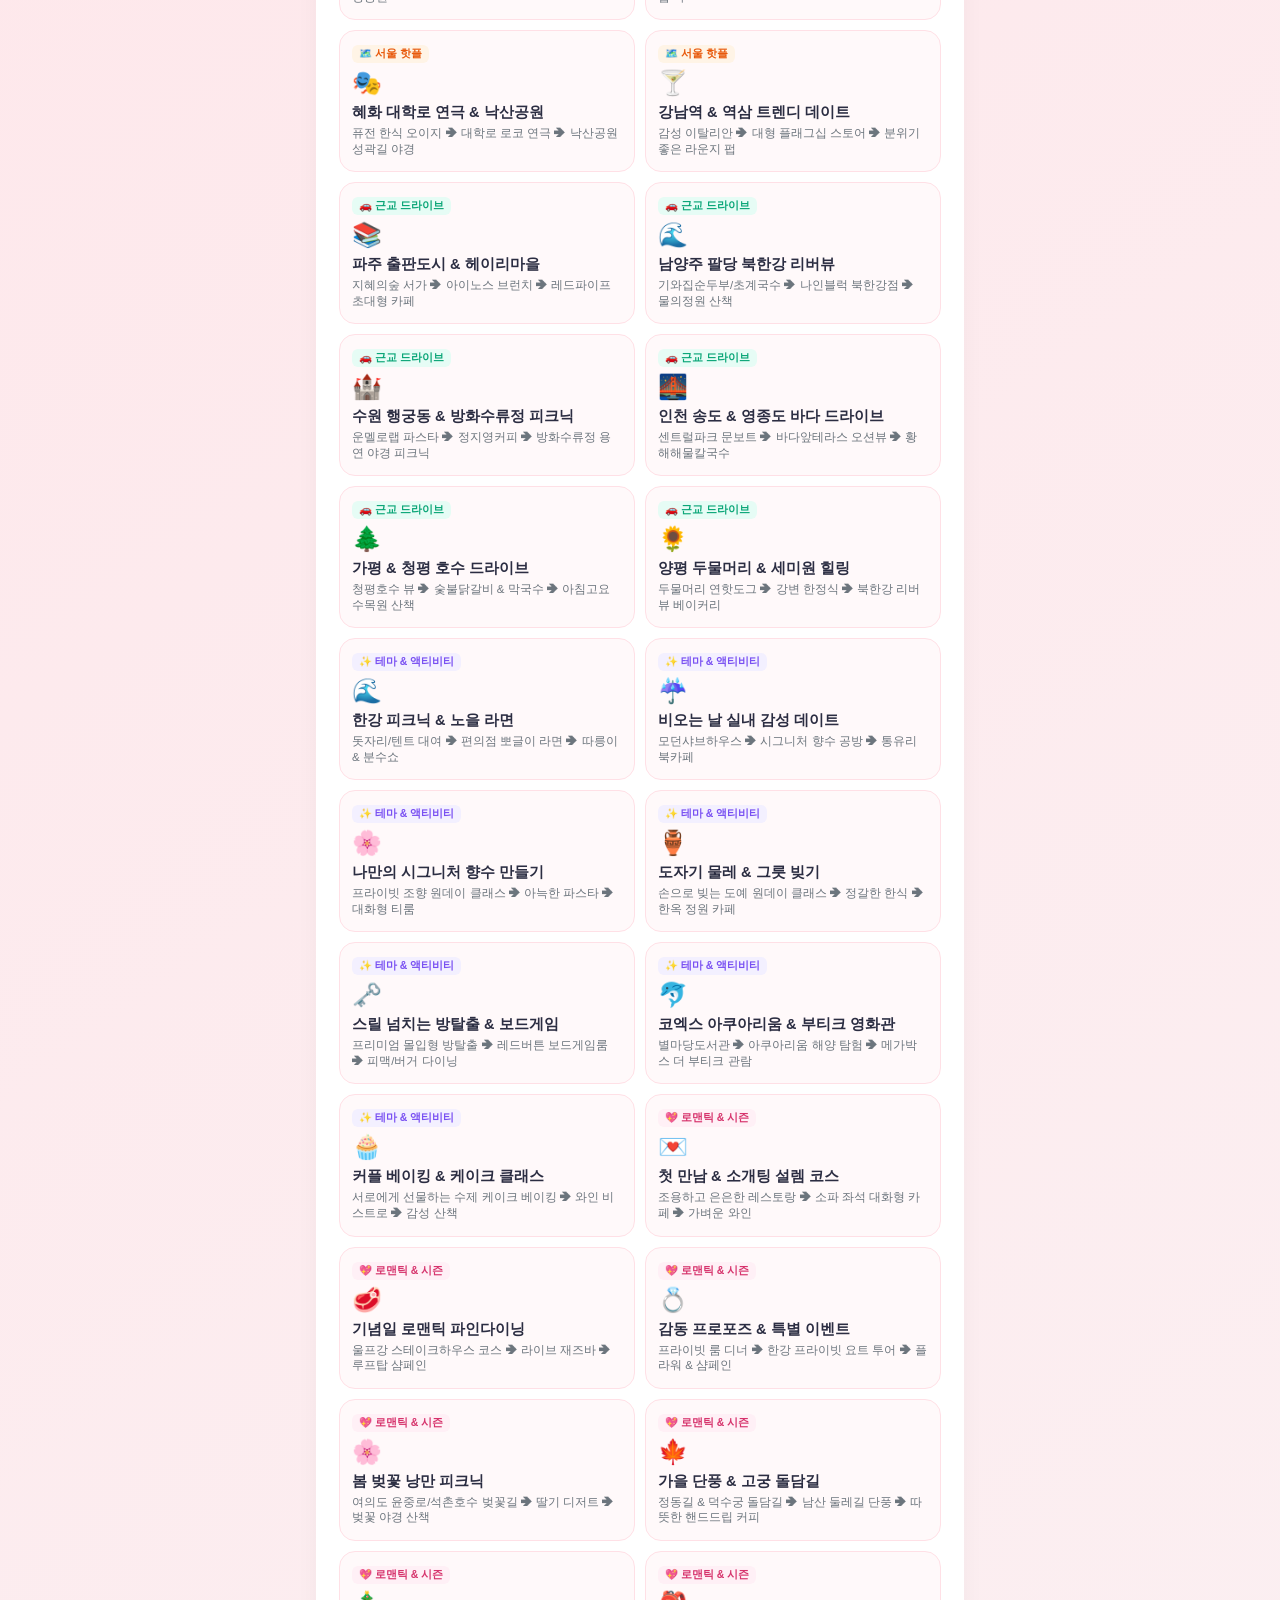
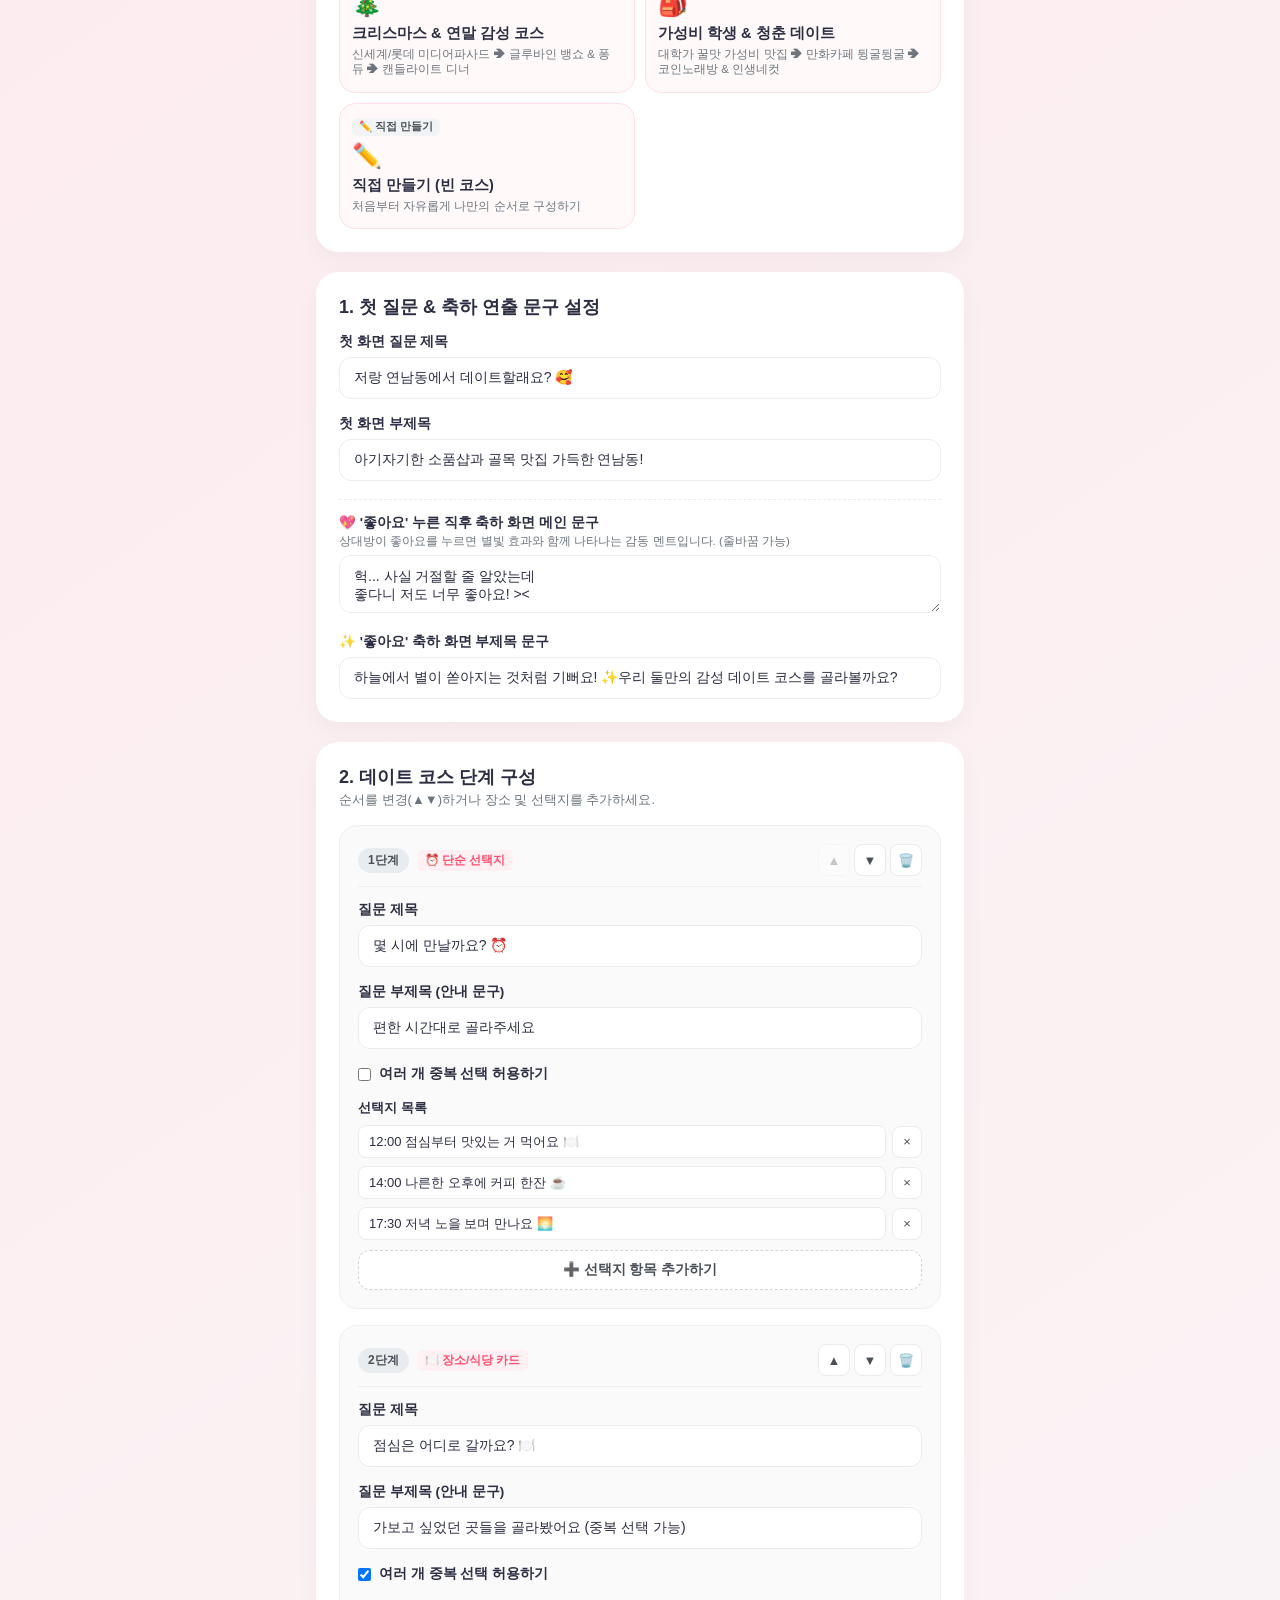
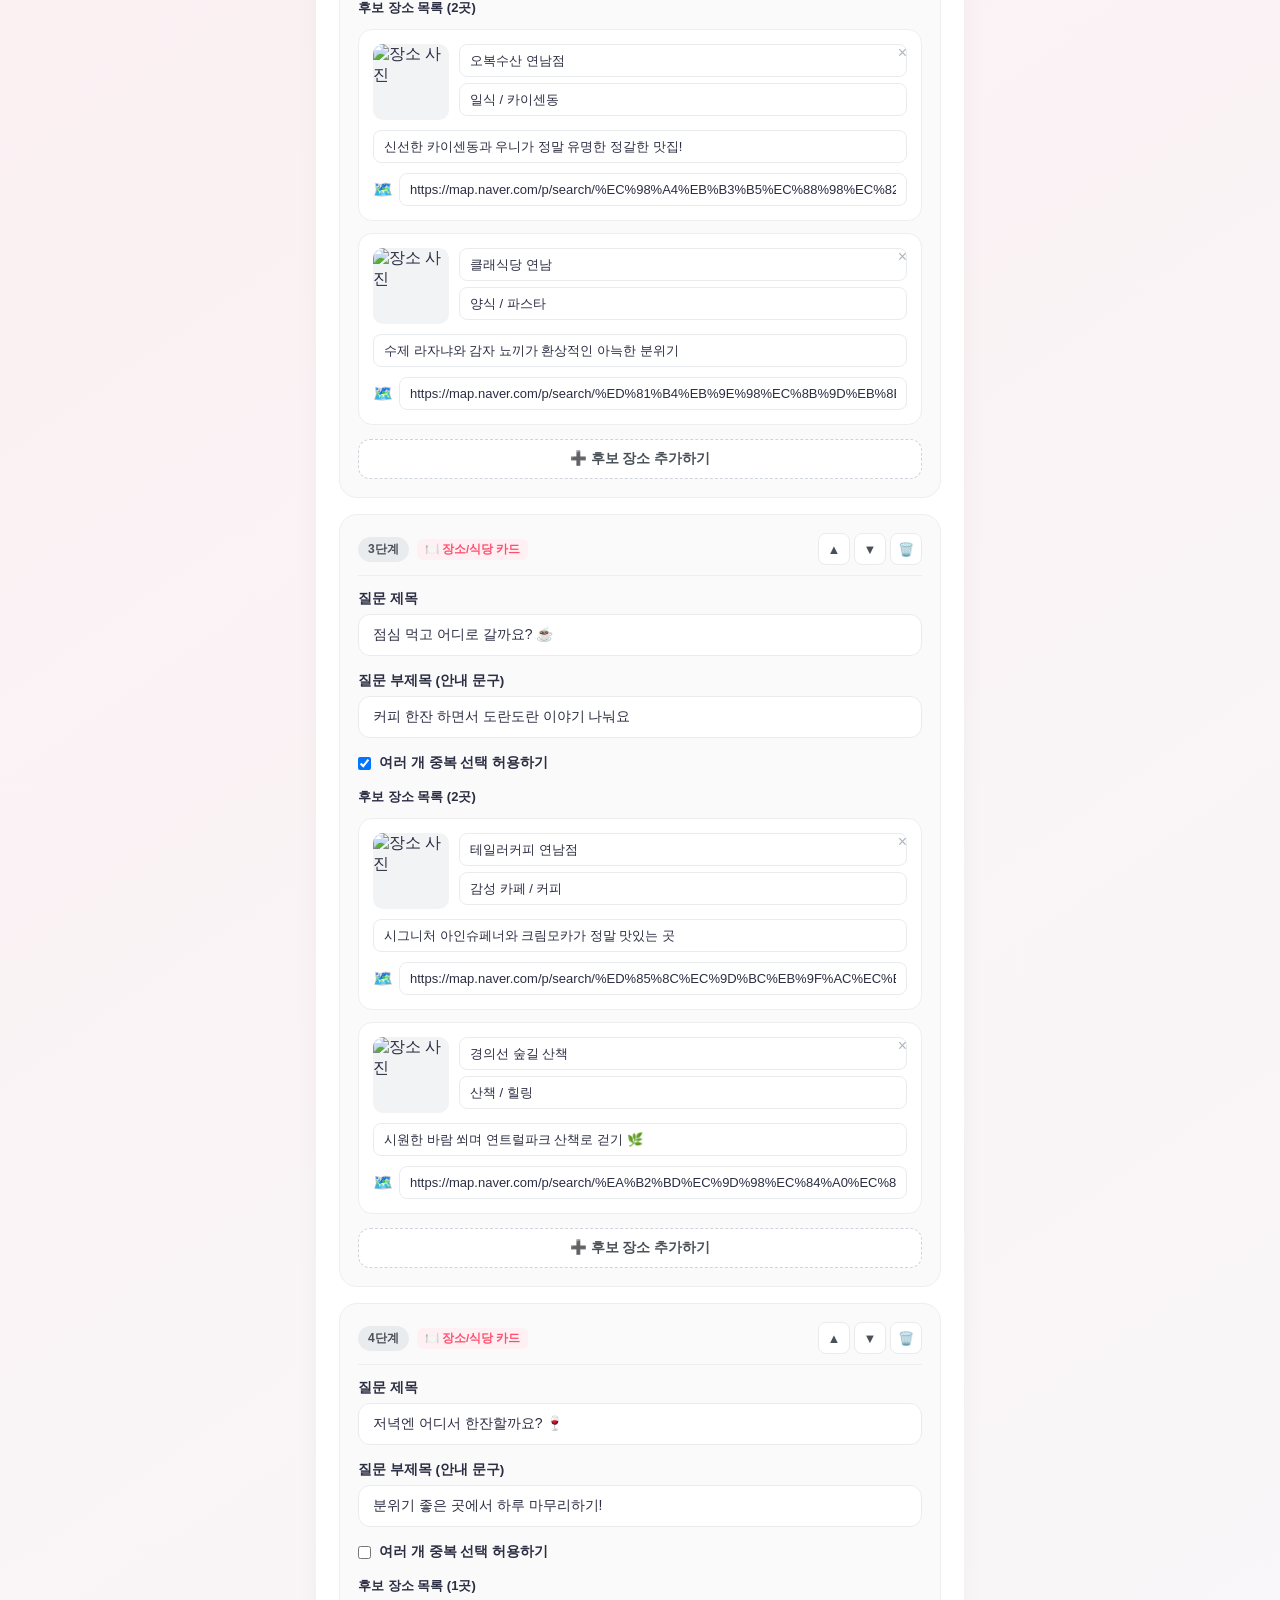
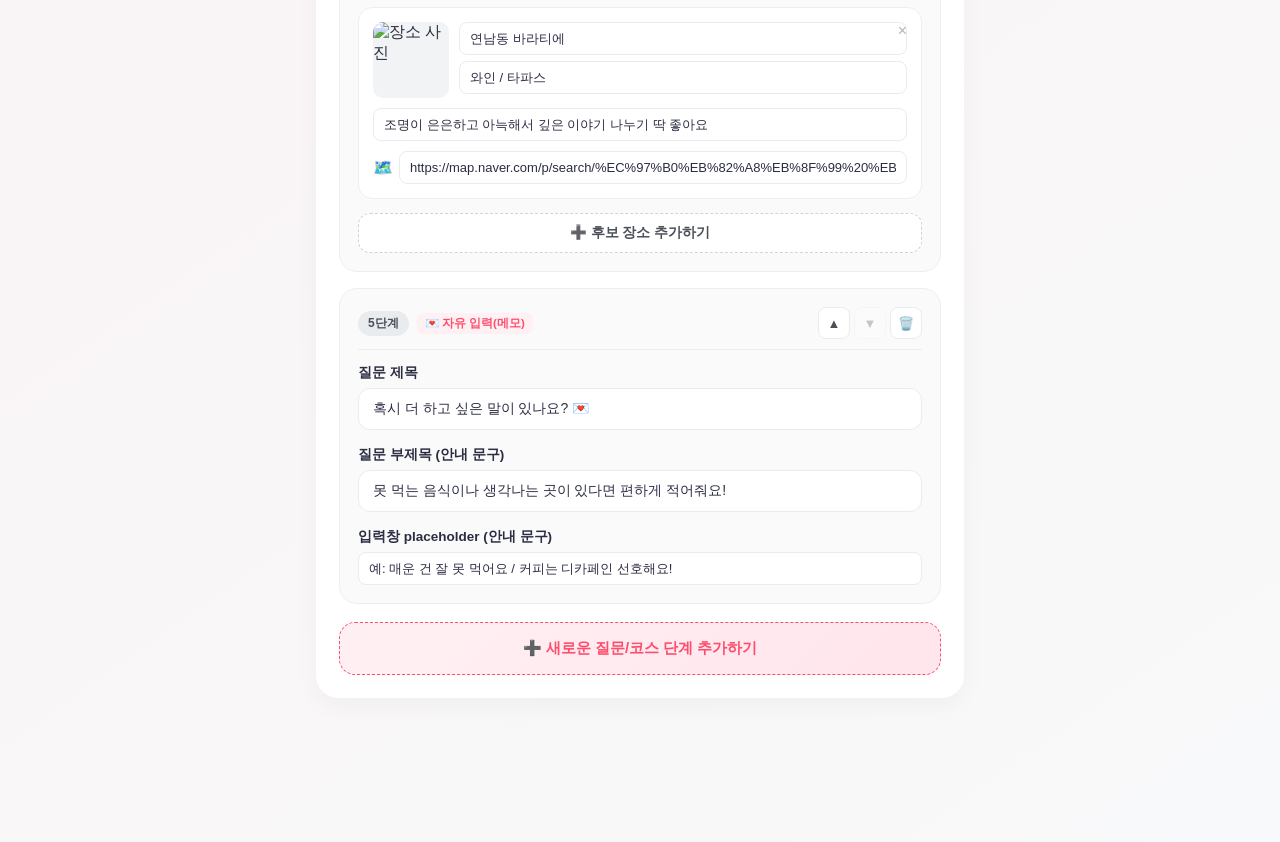
==== commit 50e641d7: "feat: add 39 verified date course presets with instant search and 6 categories" ====
--- a/admin.html
+++ b/admin.html
@@ -33,110 +33,33 @@
         상황이나 시간대에 맞는 최적의 코스를 골라보세요. 클릭 한 번으로 질문, 축하 문구, 코스 장소가 자동으로 채워집니다.
       </p>
 
+      <!-- 프리셋 검색바 -->
+      <div class="preset-search-wrap">
+        <span class="preset-search-icon">🔍</span>
+        <input type="text" id="presetSearchInput" class="preset-search-input" placeholder="데이트 코스 검색 (예: 성수, 와인, 방탈출, 파주, 드라이브, 소개팅...)">
+        <button type="button" id="btnPresetSearchClear" class="preset-search-clear hidden">✕</button>
+      </div>
+
       <!-- 카테고리 필터 탭 -->
       <div class="preset-filter-tabs" id="presetFilterTabs">
-        <button type="button" class="tab-btn active" data-filter="all">🌟 전체 보기 (12개)</button>
-        <button type="button" class="tab-btn" data-filter="time">⏰ 시간대별 (3개)</button>
-        <button type="button" class="tab-btn" data-filter="place">🗺️ 서울 핫플 (4개)</button>
-        <button type="button" class="tab-btn" data-filter="theme">✨ 테마 &amp; 힐링 (4개)</button>
-      </div>
-
+        <button type="button" class="tab-btn active" data-filter="all">🌟 전체 보기 (<span id="countAll">39</span>)</button>
+        <button type="button" class="tab-btn" data-filter="time">⏰ 시간대별 (<span id="countTime">5</span>)</button>
+        <button type="button" class="tab-btn" data-filter="place">🗺️ 서울 핫플 (<span id="countPlace">13</span>)</button>
+        <button type="button" class="tab-btn" data-filter="drive">🚗 근교 드라이브 (<span id="countDrive">6</span>)</button>
+        <button type="button" class="tab-btn" data-filter="activity">✨ 테마 &amp; 액티비티 (<span id="countActivity">7</span>)</button>
+        <button type="button" class="tab-btn" data-filter="romantic">💖 로맨틱 &amp; 시즌 (<span id="countRomantic">7</span>)</button>
+        <button type="button" class="tab-btn" data-filter="custom">✏️ 직접 만들기 (<span id="countCustom">1</span>)</button>
+      </div>
+
+      <!-- 결과 카운터 -->
+      <div class="preset-count-info">
+        <span id="presetCountText">총 39개의 검증된 데이트 코스 템플릿</span>
+        <span id="presetCategoryLabel" style="color: var(--primary); font-weight: 800;">전체 코스</span>
+      </div>
+
+      <!-- 동적 템플릿 카드 그리드 -->
       <div class="preset-buttons" id="presetButtonsGrid">
-        <!-- 1. 시간대별: 주말 올데이 -->
-        <button type="button" class="btn-preset" data-preset="all_day_weekend" data-category="time">
-          <div class="preset-top-tag"><span class="preset-cat-badge badge-time">⏰ 시간대별</span></div>
-          <span class="preset-icon">🌞</span>
-          <span class="preset-title">주말 올데이 풀코스</span>
-          <span class="preset-desc">브런치 ➔ 전시/문화 ➔ 감성카페 ➔ 와인/디너</span>
-        </button>
-
-        <!-- 2. 시간대별: 평일 퇴근 후 -->
-        <button type="button" class="btn-preset" data-preset="after_work" data-category="time">
-          <div class="preset-top-tag"><span class="preset-cat-badge badge-time">⏰ 시간대별</span></div>
-          <span class="preset-icon">🌙</span>
-          <span class="preset-title">평일 퇴근 후 저녁 &amp; 와인</span>
-          <span class="preset-desc">18:30 만남 ➔ 따뜻한 다이닝 ➔ 심야 와인바/이자카야</span>
-        </button>
-
-        <!-- 3. 시간대별: 오후 힐링 & 티타임 -->
-        <button type="button" class="btn-preset" data-preset="afternoon_cafe" data-category="time">
-          <div class="preset-top-tag"><span class="preset-cat-badge badge-time">⏰ 시간대별</span></div>
-          <span class="preset-icon">☕</span>
-          <span class="preset-title">오후 나른한 커피 &amp; 산책</span>
-          <span class="preset-desc">14:00 티타임 ➔ 시그니처 디저트 ➔ 숲길 산책로</span>
-        </button>
-
-        <!-- 4. 서울 핫플: 연남동 -->
-        <button type="button" class="btn-preset" data-preset="yeonnam" data-category="place">
-          <div class="preset-top-tag"><span class="preset-cat-badge badge-place">🗺️ 서울 핫플</span></div>
-          <span class="preset-icon">☕</span>
-          <span class="preset-title">연남동 감성 골목 투어</span>
-          <span class="preset-desc">카이센동/파스타 ➔ 테일러커피 ➔ 경의선숲길 ➔ 와인바</span>
-        </button>
-
-        <!-- 5. 서울 핫플: 성수동 -->
-        <button type="button" class="btn-preset" data-preset="seongsu" data-category="place">
-          <div class="preset-top-tag"><span class="preset-cat-badge badge-place">🗺️ 서울 핫플</span></div>
-          <span class="preset-icon">🎨</span>
-          <span class="preset-title">성수동 팝업 &amp; 전시 핫플</span>
-          <span class="preset-desc">지중해식/파스타 ➔ 팝업거리 ➔ 미술관 전시 ➔ 디저트</span>
-        </button>
-
-        <!-- 6. 서울 핫플: 잠실/석촌호수 -->
-        <button type="button" class="btn-preset" data-preset="jamsil" data-category="place">
-          <div class="preset-top-tag"><span class="preset-cat-badge badge-place">🗺️ 서울 핫플</span></div>
-          <span class="preset-icon">🦢</span>
-          <span class="preset-title">잠실 &amp; 석촌호수 로맨틱</span>
-          <span class="preset-desc">송리단길 맛집 ➔ 호수 산책 ➔ 롯데월드몰 ➔ 루프탑 바</span>
-        </button>
-
-        <!-- 7. 서울 핫플: 을지로/익선동 -->
-        <button type="button" class="btn-preset" data-preset="euljiro" data-category="place">
-          <div class="preset-top-tag"><span class="preset-cat-badge badge-place">🗺️ 서울 핫플</span></div>
-          <span class="preset-icon">🏮</span>
-          <span class="preset-title">을지로 &amp; 힙지로 레트로</span>
-          <span class="preset-desc">익선동 한옥 맛집 ➔ 청계천 산책 ➔ 빈티지 LP바/와인바</span>
-        </button>
-
-        <!-- 8. 테마: 한강 피크닉 -->
-        <button type="button" class="btn-preset" data-preset="hangang" data-category="theme">
-          <div class="preset-top-tag"><span class="preset-cat-badge badge-theme">✨ 테마 &amp; 힐링</span></div>
-          <span class="preset-icon">🌊</span>
-          <span class="preset-title">한강 피크닉 &amp; 노을 라면</span>
-          <span class="preset-desc">돗자리/텐트 ➔ 뽀글이 라면 ➔ 따릉이 라이딩 ➔ 분수 야경</span>
-        </button>
-
-        <!-- 9. 테마: 비오는 날 실내 데이트 -->
-        <button type="button" class="btn-preset" data-preset="rainy_indoor" data-category="theme">
-          <div class="preset-top-tag"><span class="preset-cat-badge badge-theme">✨ 테마 &amp; 힐링</span></div>
-          <span class="preset-icon">☔</span>
-          <span class="preset-title">비오는 날 실내 감성 데이트</span>
-          <span class="preset-desc">향수/원데이 공방 ➔ 실내 미디어아트 ➔ 스키야키/나베</span>
-        </button>
-
-        <!-- 10. 테마: 기념일 파인다이닝 -->
-        <button type="button" class="btn-preset" data-preset="anniversary" data-category="theme">
-          <div class="preset-top-tag"><span class="preset-cat-badge badge-theme">✨ 테마 &amp; 힐링</span></div>
-          <span class="preset-icon">🥩</span>
-          <span class="preset-title">기념일 로맨틱 파인다이닝</span>
-          <span class="preset-desc">스테이크하우스 코스 ➔ 라이브 재즈바 ➔ 루프탑 칵테일</span>
-        </button>
-
-        <!-- 11. 테마: 근교 드라이브 -->
-        <button type="button" class="btn-preset" data-preset="drive_healing" data-category="theme">
-          <div class="preset-top-tag"><span class="preset-cat-badge badge-theme">✨ 테마 &amp; 힐링</span></div>
-          <span class="preset-icon">🚗</span>
-          <span class="preset-title">서울 근교 힐링 드라이브</span>
-          <span class="preset-desc">남양주/팔당 드라이브 ➔ 북한강뷰 대형 베이커리 ➔ 강변 맛집</span>
-        </button>
-
-        <!-- 12. 직접 만들기 -->
-        <button type="button" class="btn-preset btn-preset-blank" data-preset="blank" data-category="all">
-          <div class="preset-top-tag"><span class="preset-cat-badge" style="background:#F1F3F5;color:#495057;">✏️ 자유 구성</span></div>
-          <span class="preset-icon">✏️</span>
-          <span class="preset-title">직접 만들기 (빈 코스)</span>
-          <span class="preset-desc">처음부터 자유롭게 나만의 순서로 구성하기</span>
-        </button>
+        <!-- admin.js에서 39개 템플릿 동적 렌더링 -->
       </div>
     </section>
 
--- a/admin.css
+++ b/admin.css
@@ -146,13 +146,75 @@
   }
 }
 
+/* Preset Search Bar */
+.preset-search-wrap {
+  position: relative;
+  margin-bottom: 12px;
+  display: flex;
+  align-items: center;
+}
+
+.preset-search-icon {
+  position: absolute;
+  left: 14px;
+  font-size: 14px;
+  pointer-events: none;
+  color: var(--text-muted);
+}
+
+.preset-search-input {
+  width: 100%;
+  padding: 10px 38px 10px 38px;
+  font-size: 13.5px;
+  font-family: inherit;
+  border: 1.5px solid var(--border-color);
+  border-radius: 999px;
+  background: #FFFFFF;
+  color: var(--text-main);
+  outline: none;
+  transition: all 0.2s ease;
+}
+
+.preset-search-input:focus {
+  border-color: var(--primary);
+  box-shadow: 0 0 0 3px rgba(255, 77, 109, 0.12);
+}
+
+.preset-search-clear {
+  position: absolute;
+  right: 12px;
+  background: none;
+  border: none;
+  font-size: 14px;
+  color: #ADB5BD;
+  cursor: pointer;
+  padding: 4px;
+  display: flex;
+  align-items: center;
+  justify-content: center;
+}
+
+.preset-search-clear:hover {
+  color: #495057;
+}
+
+.preset-count-info {
+  font-size: 12.5px;
+  font-weight: 700;
+  color: var(--text-muted);
+  margin-bottom: 12px;
+  display: flex;
+  align-items: center;
+  justify-content: space-between;
+}
+
 /* Preset Category Filter Tabs */
 .preset-filter-tabs {
   display: flex;
   gap: 8px;
   overflow-x: auto;
   padding-bottom: 8px;
-  margin-bottom: 14px;
+  margin-bottom: 12px;
   -webkit-overflow-scrolling: touch;
 }
 
@@ -232,9 +294,24 @@
   color: #E8590C;
 }
 
-.badge-theme {
+.badge-drive {
+  background: #E6FCF5;
+  color: #0CA678;
+}
+
+.badge-activity {
   background: #F3F0FF;
   color: #7950F2;
+}
+
+.badge-romantic {
+  background: #FFF0F6;
+  color: #D6336C;
+}
+
+.badge-custom {
+  background: #F1F3F5;
+  color: #495057;
 }
 
 .preset-icon {
